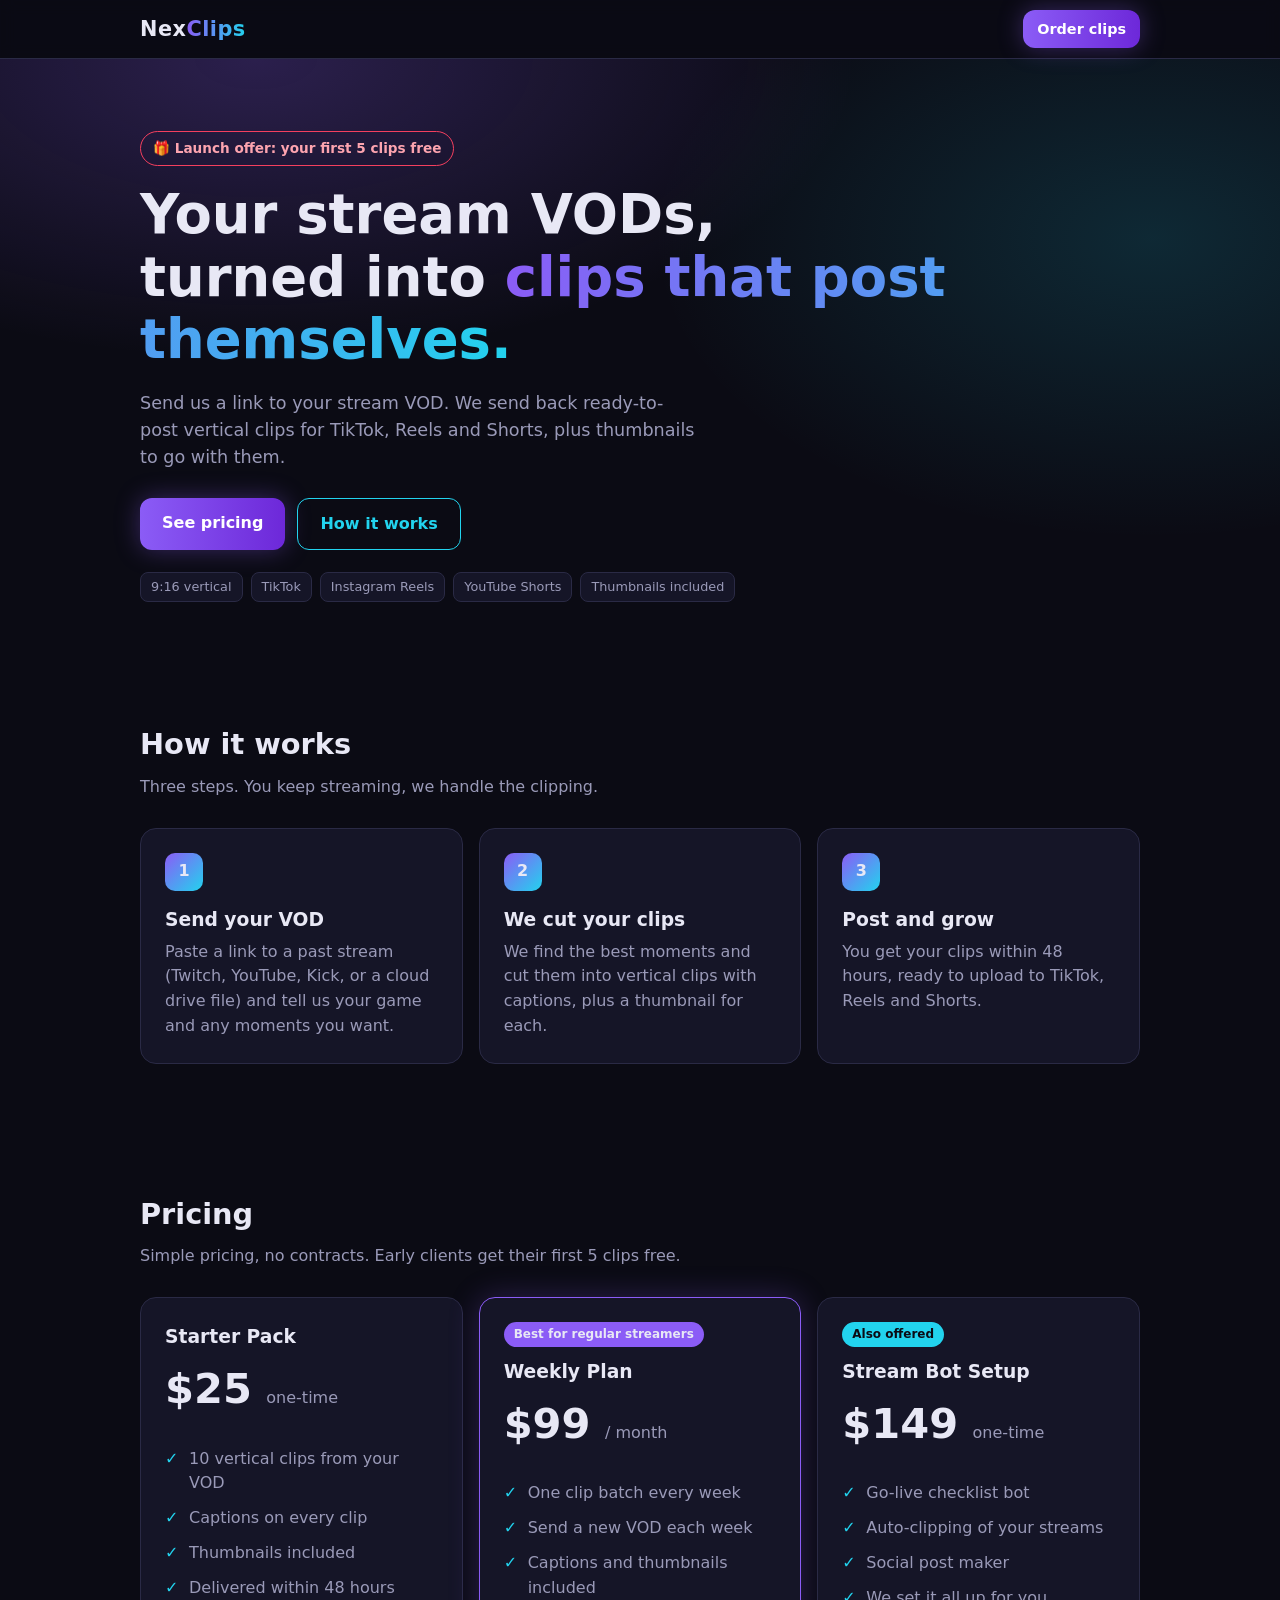
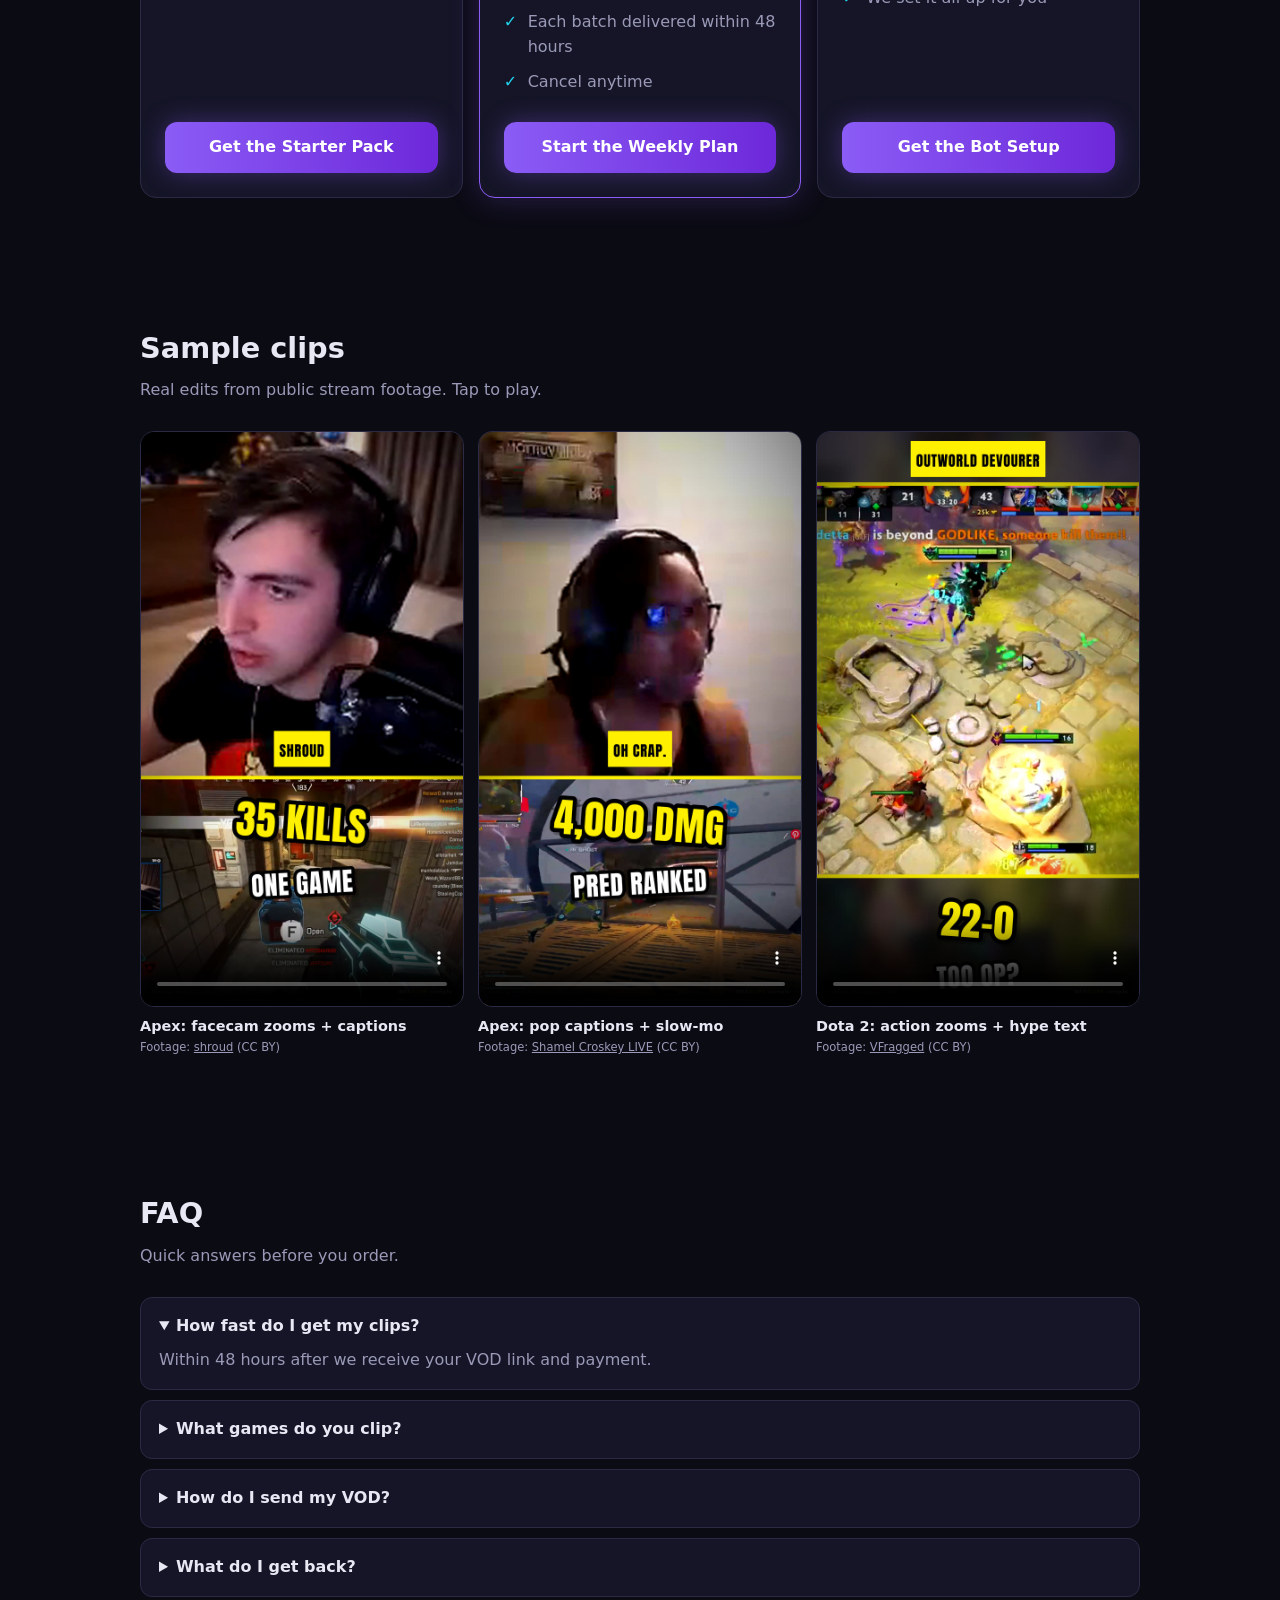
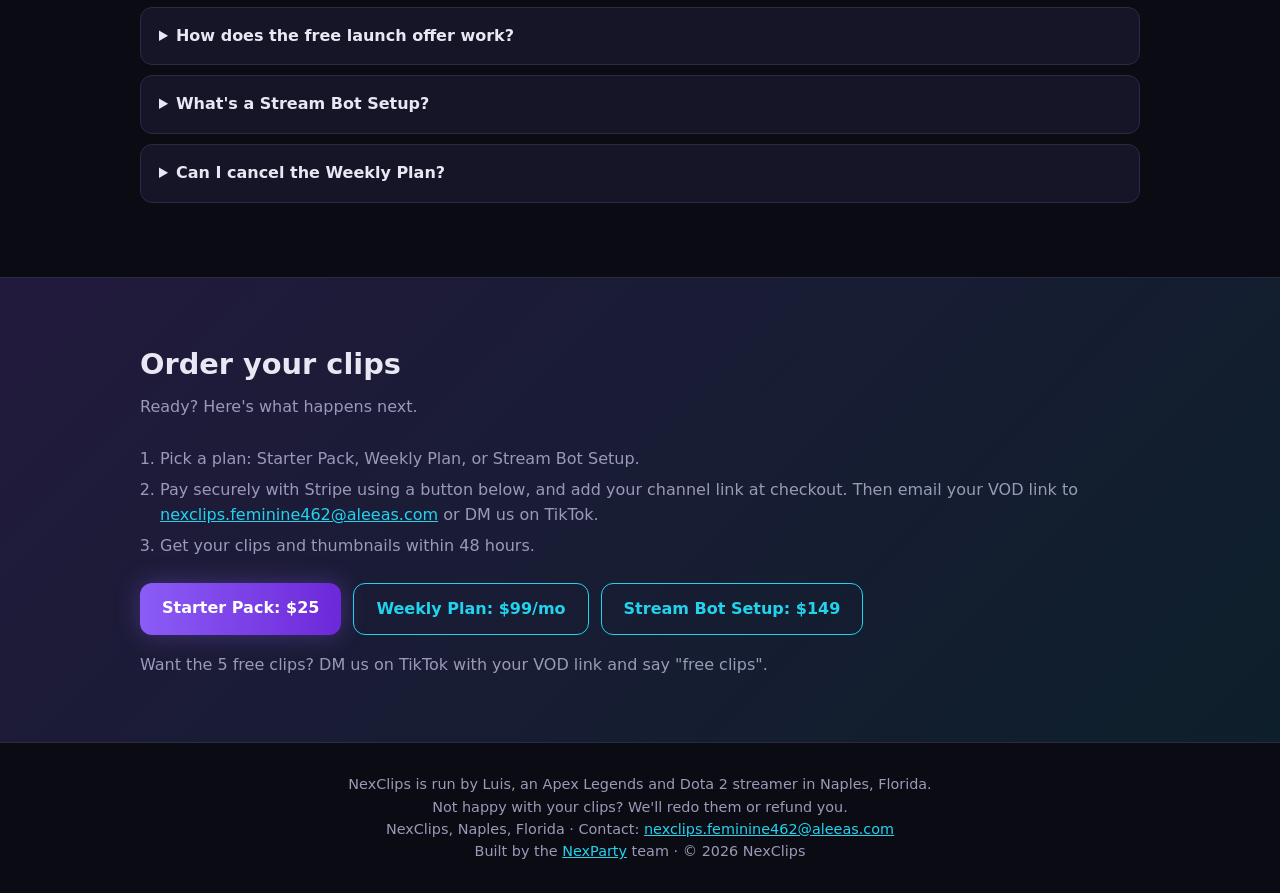
==== public/index.html @ 44258e86 "Publish the static site from public/ and add security headers. Move the landing page, styles, and sa" ====
<!DOCTYPE html>
<html lang="en">
<head>
<meta charset="UTF-8">
<meta name="viewport" content="width=device-width, initial-scale=1">
<title>NexClips – Stream VODs into Ready-to-Post Clips</title>
<meta name="description" content="Send your stream VOD, get vertical TikTok, Reels and Shorts clips plus thumbnails. Starter pack $25 for 10 clips.">
<link rel="icon" href="favicon.ico" type="image/x-icon">
<link rel="stylesheet" href="styles.css">

</head>
<body>

<nav><div class="wrap">
  <a class="logo" href="#">Nex<span>Clips</span></a>
  <a class="btn sm" href="#order">Order clips</a>
</div></nav>

<header class="hero"><div class="wrap">
  <div class="promo">🎁 Launch offer: your first 5 clips free</div>
  <h1>Your stream VODs,<br>turned into <span class="grad">clips that post themselves.</span></h1>
  <p>Send us a link to your stream VOD. We send back ready-to-post vertical clips for TikTok, Reels and Shorts, plus thumbnails to go with them.</p>
  <div class="ctas">
    <a class="btn" href="#pricing">See pricing</a>
    <a class="btn alt" href="#how">How it works</a>
  </div>
  <div class="tags"><span>9:16 vertical</span><span>TikTok</span><span>Instagram Reels</span><span>YouTube Shorts</span><span>Thumbnails included</span></div>
</div></header>

<section id="how"><div class="wrap">
  <h2>How it works</h2>
  <p class="sub">Three steps. You keep streaming, we handle the clipping.</p>
  <div class="grid three">
    <div class="card step"><div class="n">1</div><h3>Send your VOD</h3><p>Paste a link to a past stream (Twitch, YouTube, Kick, or a cloud drive file) and tell us your game and any moments you want.</p></div>
    <div class="card step"><div class="n">2</div><h3>We cut your clips</h3><p>We find the best moments and cut them into vertical clips with captions, plus a thumbnail for each.</p></div>
    <div class="card step"><div class="n">3</div><h3>Post and grow</h3><p>You get your clips within 48 hours, ready to upload to TikTok, Reels and Shorts.</p></div>
  </div>
</div></section>

<section id="pricing"><div class="wrap">
  <h2>Pricing</h2>
  <p class="sub">Simple pricing, no contracts. Early clients get their first 5 clips free.</p>
  <div class="grid three">
    <div class="card price">
      <h3>Starter Pack</h3>
      <div class="amt">$25 <small>one-time</small></div>
      <ul><li>10 vertical clips from your VOD</li><li>Captions on every clip</li><li>Thumbnails included</li><li>Delivered within 48 hours</li></ul>
      <a class="btn" href="https://buy.stripe.com/fZu9AS1xh1r5fpeg2z3gk00">Get the Starter Pack</a>
    </div>
    <div class="card price feat">
      <span class="badge">Best for regular streamers</span>
      <h3>Weekly Plan</h3>
      <div class="amt">$99 <small>/ month</small></div>
      <ul><li>One clip batch every week</li><li>Send a new VOD each week</li><li>Captions and thumbnails included</li><li>Each batch delivered within 48 hours</li><li>Cancel anytime</li></ul>
      <a class="btn" href="https://buy.stripe.com/4gM14m7VFb1Fcd26rZ3gk01">Start the Weekly Plan</a>
    </div>
    <div class="card price">
      <span class="badge accent">Also offered</span>
      <h3>Stream Bot Setup</h3>
      <div class="amt">$149 <small>one-time</small></div>
      <ul><li>Go-live checklist bot</li><li>Auto-clipping of your streams</li><li>Social post maker</li><li>We set it all up for you</li></ul>
      <a class="btn" href="https://buy.stripe.com/4gMcN47VFedR4KA2bJ3gk02">Get the Bot Setup</a>
    </div>
  </div>
</div></section>

<section id="samples"><div class="wrap">
  <h2>Sample clips</h2>
  <p class="sub">Real edits from public stream footage. Tap to play.</p>
    <div class="vclips">
    <figure class="vclip"><video src="samples/s1.mp4" poster="samples/s1.jpg" controls playsinline muted preload="none"></video><figcaption>Apex: facecam zooms + captions<small>Footage: <a href="https://www.youtube.com/watch?v=7mY62loYPY8" target="_blank" rel="noopener">shroud</a> (CC BY)</small></figcaption></figure>
    <figure class="vclip"><video src="samples/s2.mp4" poster="samples/s2.jpg" controls playsinline muted preload="none"></video><figcaption>Apex: pop captions + slow-mo<small>Footage: <a href="https://www.youtube.com/watch?v=MqsP5So0SSA" target="_blank" rel="noopener">Shamel Croskey LIVE</a> (CC BY)</small></figcaption></figure>
    <figure class="vclip"><video src="samples/s3.mp4" poster="samples/s3.jpg" controls playsinline muted preload="none"></video><figcaption>Dota 2: action zooms + hype text<small>Footage: <a href="https://www.youtube.com/watch?v=DVyawmkqADg" target="_blank" rel="noopener">VFragged</a> (CC BY)</small></figcaption></figure>
  </div>
</div></section>

<section id="faq"><div class="wrap">
  <h2>FAQ</h2>
  <p class="sub">Quick answers before you order.</p>
  <details open><summary>How fast do I get my clips?</summary><p>Within 48 hours after we receive your VOD link and payment.</p></details>
  <details><summary>What games do you clip?</summary><p>Any game. We started with Apex Legends and Dota 2, and we also clip other shooters, MOBAs, variety and Just Chatting streams.</p></details>
  <details><summary>How do I send my VOD?</summary><p>DM us on TikTok with a link to your stream: a Twitch or Kick VOD, a YouTube video (unlisted is fine), or a Google Drive or Dropbox file. Add timestamps if there are moments you want us to use.</p></details>
  <details><summary>What do I get back?</summary><p>Vertical 9:16 MP4 clips with captions, ready for TikTok, Reels and Shorts, plus a thumbnail image for each clip.</p></details>
  <details><summary>How does the free launch offer work?</summary><p>Early clients get their first 5 clips free. In return, we ask for a short, honest testimonial we can share.</p></details>
  <details><summary>What's a Stream Bot Setup?</summary><p>A one-time, done-for-you setup of AI helpers for your stream: a go-live checklist bot, auto-clipping of your streams, and a social post maker. We set it up for you, and it's yours to keep.</p></details>
  <details><summary>Can I cancel the Weekly Plan?</summary><p>Yes. The plan is month to month and you can cancel anytime.</p></details>
</div></section>

<section id="order" class="order"><div class="wrap">
  <h2>Order your clips</h2>
  <p class="sub">Ready? Here's what happens next.</p>
  <ol>
    <li>Pick a plan: Starter Pack, Weekly Plan, or Stream Bot Setup.</li>
    <li>Pay securely with Stripe using a button below, and add your channel link at checkout. Then email your VOD link to <a href="mailto:nexclips.feminine462@aleeas.com">nexclips.feminine462@aleeas.com</a> or DM us on TikTok.</li>
    <li>Get your clips and thumbnails within 48 hours.</li>
  </ol>
  <div class="ctas">
    <a class="btn" href="https://buy.stripe.com/fZu9AS1xh1r5fpeg2z3gk00">Starter Pack: $25</a>
    <a class="btn alt" href="https://buy.stripe.com/4gM14m7VFb1Fcd26rZ3gk01">Weekly Plan: $99/mo</a>
    <a class="btn alt" href="https://buy.stripe.com/4gMcN47VFedR4KA2bJ3gk02">Stream Bot Setup: $149</a>
  </div>
  <p class="sub flush">Want the 5 free clips? DM us on TikTok with your VOD link and say "free clips".</p>
</div></section>

<footer><div class="wrap">
  <p>NexClips is run by Luis, an Apex Legends and Dota 2 streamer in Naples, Florida.</p>
  <p>Not happy with your clips? We'll redo them or refund you.</p>
  <p>NexClips, Naples, Florida · Contact: <a href="mailto:nexclips.feminine462@aleeas.com">nexclips.feminine462@aleeas.com</a></p>
  <p>Built by the <a href="https://nexparty.onrender.com" target="_blank" rel="noopener">NexParty</a> team · © 2026 NexClips</p>
</div></footer>

</body>
</html>
---- public/styles.css ----
:root{--bg:#0b0b14;--card:#151527;--line:#2a2a45;--txt:#e8e8f5;--mut:#9a9ab8;--a1:#8b5cf6;--a2:#22d3ee;--a3:#f43f5e}
*{box-sizing:border-box;margin:0;padding:0}
html{scroll-behavior:smooth}
body{background:var(--bg);color:var(--txt);font-family:system-ui,-apple-system,"Segoe UI",Roboto,sans-serif;line-height:1.55}
a{color:var(--a2)}
.wrap{max-width:1040px;margin:0 auto;padding:0 20px}
nav{position:sticky;top:0;z-index:10;background:rgba(11,11,20,.85);backdrop-filter:blur(8px);border-bottom:1px solid var(--line)}
nav .wrap{display:flex;align-items:center;justify-content:space-between;height:58px}
.logo{font-weight:900;font-size:1.3rem;letter-spacing:.5px;text-decoration:none;color:var(--txt)}
.logo span{background:linear-gradient(90deg,var(--a1),var(--a2));-webkit-background-clip:text;background-clip:text;color:transparent}
.btn{display:inline-block;padding:13px 22px;border-radius:12px;font-weight:700;text-decoration:none;color:#fff;background:linear-gradient(90deg,var(--a1),#6d28d9);box-shadow:0 0 24px rgba(139,92,246,.35);transition:transform .15s}
.btn:hover{transform:translateY(-2px)}
.btn.alt{background:transparent;border:1px solid var(--a2);color:var(--a2);box-shadow:none}
.btn.sm{padding:8px 14px;font-size:.9rem}
section{padding:64px 0}
h1{font-size:2.3rem;line-height:1.15;font-weight:900}
h2{font-size:1.8rem;font-weight:800;margin-bottom:8px}
.sub{color:var(--mut);margin-bottom:28px}
.grad{background:linear-gradient(90deg,var(--a1),var(--a2));-webkit-background-clip:text;background-clip:text;color:transparent}
.hero{padding:72px 0 56px;background:radial-gradient(600px 300px at 20% 0%,rgba(139,92,246,.25),transparent),radial-gradient(500px 300px at 90% 30%,rgba(34,211,238,.15),transparent)}
.hero p{color:var(--mut);font-size:1.1rem;margin:18px 0 26px;max-width:560px}
.hero .ctas{display:flex;flex-wrap:wrap;gap:12px}
.promo{display:inline-block;margin-bottom:18px;padding:6px 12px;border-radius:999px;border:1px solid var(--a3);color:#fda4af;font-size:.85rem;font-weight:600}
.tags{margin-top:22px;display:flex;flex-wrap:wrap;gap:8px}
.tags span{font-size:.8rem;padding:4px 10px;border-radius:8px;background:var(--card);border:1px solid var(--line);color:var(--mut)}
.grid{display:grid;gap:16px;grid-template-columns:1fr}
.card{background:var(--card);border:1px solid var(--line);border-radius:16px;padding:24px}
.step .n{width:38px;height:38px;border-radius:10px;display:grid;place-items:center;font-weight:900;background:linear-gradient(135deg,var(--a1),var(--a2));margin-bottom:14px}
.step h3{margin-bottom:6px}
.step p{color:var(--mut)}
.price{display:flex;flex-direction:column}
.price.feat{border-color:var(--a1);box-shadow:0 0 30px rgba(139,92,246,.25)}
.price .badge{align-self:flex-start;font-size:.75rem;font-weight:700;padding:3px 10px;border-radius:999px;background:var(--a1);margin-bottom:10px}
.price .amt{font-size:2.6rem;font-weight:900;margin:6px 0}
.price .amt small{font-size:1rem;color:var(--mut);font-weight:500}
.price ul{list-style:none;margin:14px 0 22px;color:var(--mut);flex:1}
.price li{padding:5px 0 5px 24px;position:relative}
.price li:before{content:"✓";position:absolute;left:0;color:var(--a2);font-weight:900}
.price .btn{text-align:center}
.ph-note{border:1px dashed var(--a3);color:#fda4af;border-radius:12px;padding:12px 16px;font-size:.9rem;margin-bottom:20px}
.clips{display:grid;grid-template-columns:repeat(2,1fr);gap:14px}
.clip{aspect-ratio:9/16;border:2px dashed var(--line);border-radius:14px;display:grid;place-items:center;text-align:center;color:var(--mut);font-size:.85rem;padding:10px;background:repeating-linear-gradient(45deg,#11111f,#11111f 10px,#141426 10px,#141426 20px)}
.vclips{display:flex;gap:14px;overflow-x:auto;scroll-snap-type:x mandatory;-webkit-overflow-scrolling:touch;padding-bottom:6px}
.vclip{flex:0 0 78%;scroll-snap-align:center;margin:0}
.vclip video{display:block;width:100%;aspect-ratio:9/16;object-fit:cover;border-radius:14px;border:1px solid var(--line);background:#000}
.vclip figcaption{margin-top:8px;font-size:.9rem;font-weight:700}
.vclip small{display:block;margin-top:2px;font-weight:400;font-size:.72rem;color:var(--mut)}
.vclip small a{color:var(--mut)}
.clip b{display:block;font-size:1.6rem;color:var(--line)}
details{background:var(--card);border:1px solid var(--line);border-radius:12px;padding:16px 18px;margin-bottom:10px}
summary{cursor:pointer;font-weight:700}
details p{color:var(--mut);margin-top:10px}
.order{background:linear-gradient(135deg,rgba(139,92,246,.18),rgba(34,211,238,.10));border-top:1px solid var(--line);border-bottom:1px solid var(--line)}
.order ol{margin:0 0 24px 20px;color:var(--mut)}
.order ol li{margin:6px 0}
.order .ctas{display:flex;flex-wrap:wrap;gap:12px;margin-bottom:18px}
footer{padding:30px 0;color:var(--mut);font-size:.9rem;text-align:center}
@media(min-width:720px){
 h1{font-size:3.4rem}
 .grid.three{grid-template-columns:repeat(3,1fr)}
 .grid.two{grid-template-columns:repeat(2,1fr)}
 .clips{grid-template-columns:repeat(4,1fr)}
 .vclips{display:grid;grid-template-columns:repeat(3,1fr);overflow:visible}
 .vclip{flex:none}
}
.price .badge.accent{background:var(--a2);color:#0b0b14}
.sub.flush{margin:0}
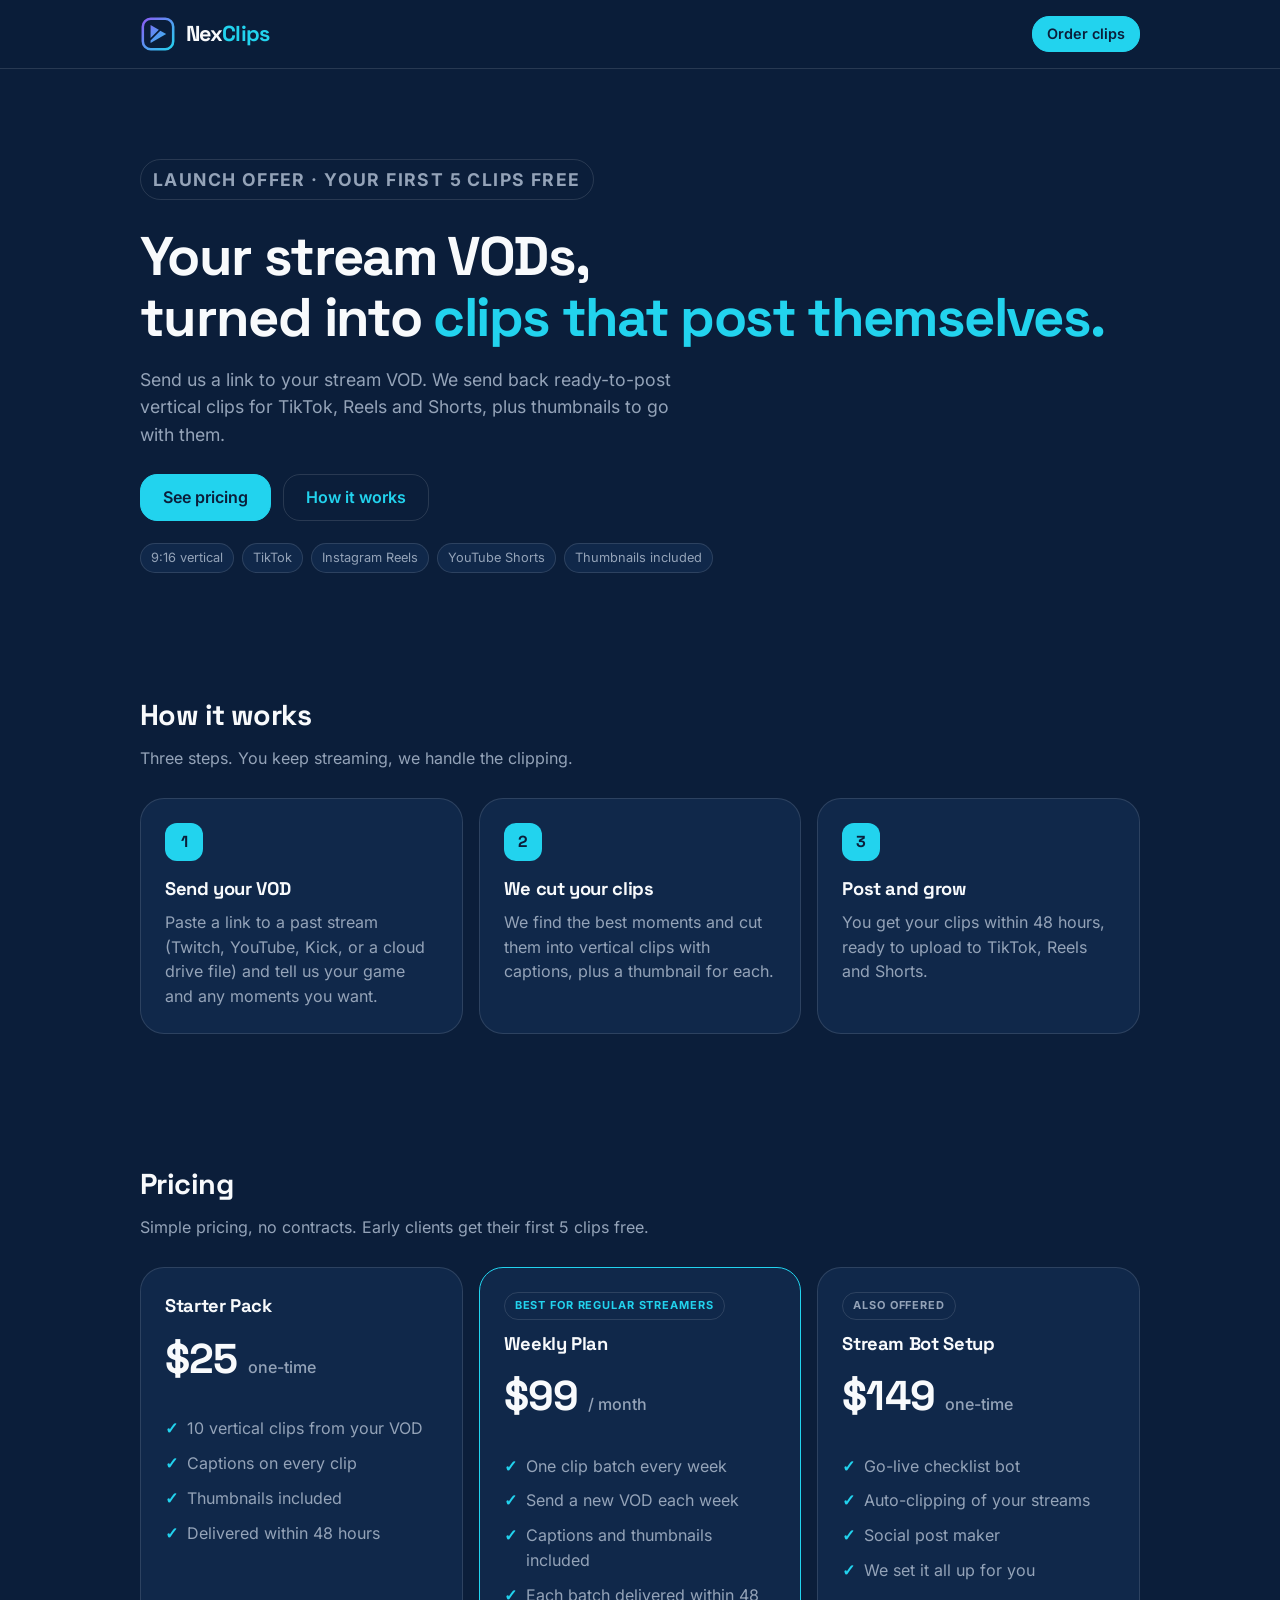
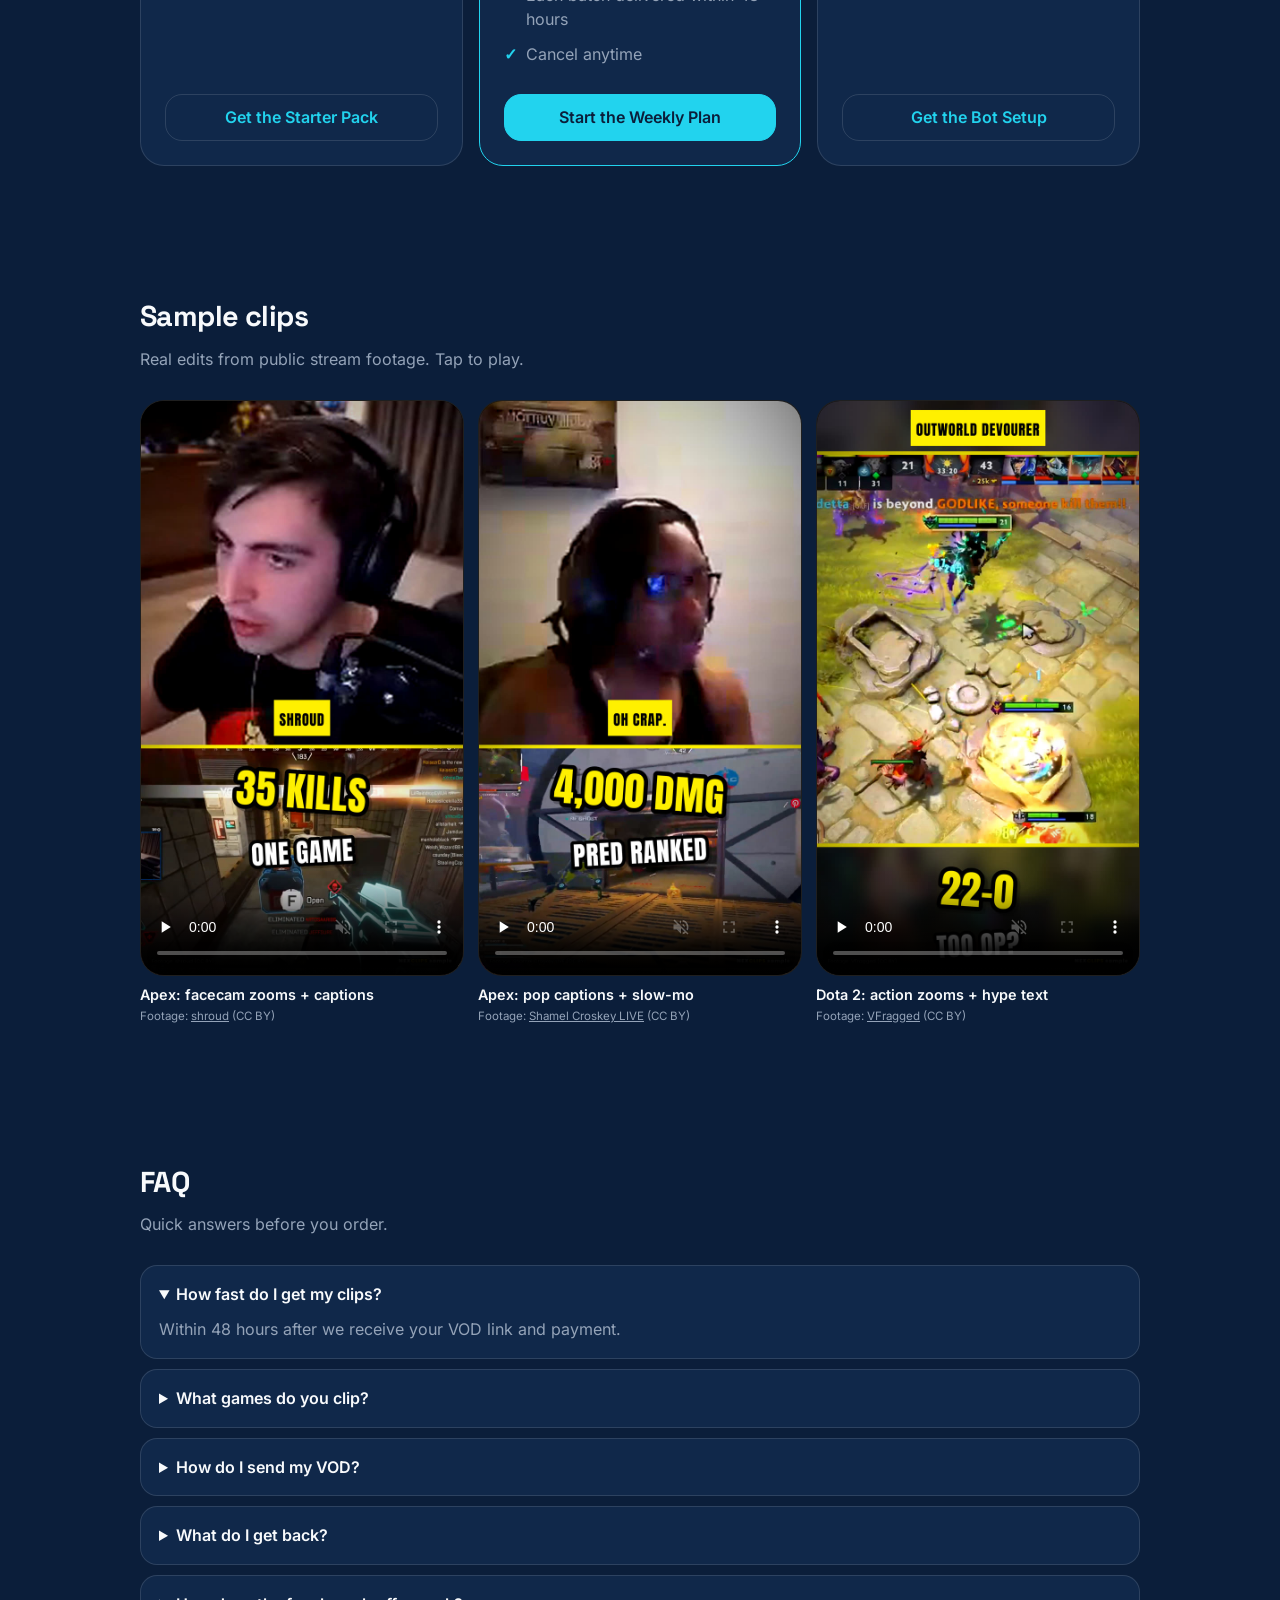
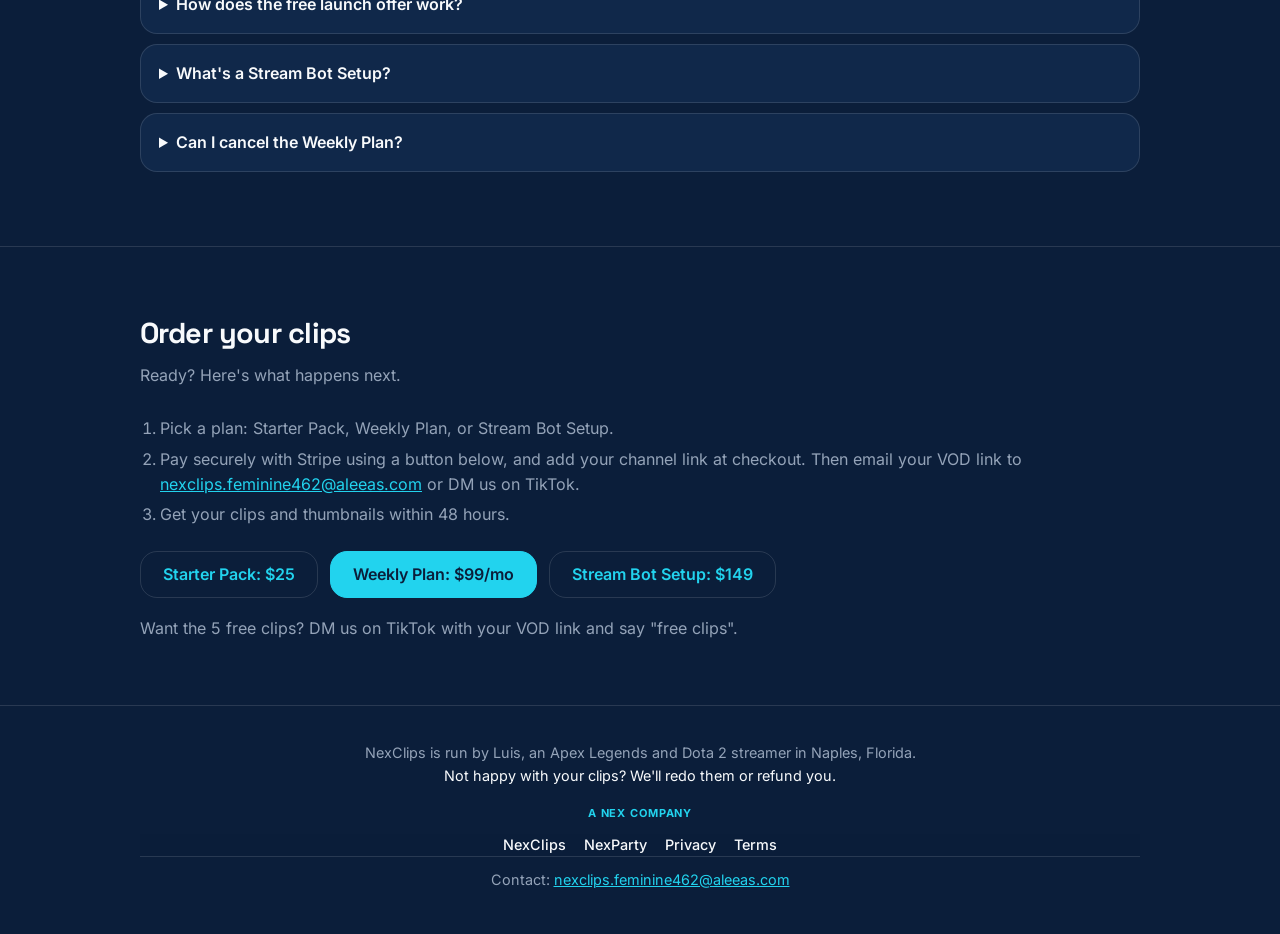
==== commit b67fcd09: "Refresh NexClips for the Nex brand and configurable URLs. Put site and NexParty URLs in config.js, c" ====
--- a/public/index.html
+++ b/public/index.html
@@ -7,18 +7,20 @@
 <meta name="description" content="Send your stream VOD, get vertical TikTok, Reels and Shorts clips plus thumbnails. Starter pack $25 for 10 clips.">
 <link rel="icon" href="favicon.ico" type="image/x-icon">
 <link rel="stylesheet" href="styles.css">
-
 </head>
 <body>
 
 <nav><div class="wrap">
-  <a class="logo" href="#">Nex<span>Clips</span></a>
-  <a class="btn sm" href="#order">Order clips</a>
+  <a class="logo" href="/">
+    <img src="brand/nexclips-mark.svg" alt="" width="36" height="36">
+    <span class="wordmark">Nex<span>Clips</span></span>
+  </a>
+  <a class="btn sm" href="#order" data-track="order-start">Order clips</a>
 </div></nav>
 
 <header class="hero"><div class="wrap">
-  <div class="promo">🎁 Launch offer: your first 5 clips free</div>
-  <h1>Your stream VODs,<br>turned into <span class="grad">clips that post themselves.</span></h1>
+  <p class="promo kicker">Launch offer · your first 5 clips free</p>
+  <h1>Your stream VODs,<br>turned into <span class="accent">clips that post themselves.</span></h1>
   <p>Send us a link to your stream VOD. We send back ready-to-post vertical clips for TikTok, Reels and Shorts, plus thumbnails to go with them.</p>
   <div class="ctas">
     <a class="btn" href="#pricing">See pricing</a>
@@ -45,21 +47,21 @@
       <h3>Starter Pack</h3>
       <div class="amt">$25 <small>one-time</small></div>
       <ul><li>10 vertical clips from your VOD</li><li>Captions on every clip</li><li>Thumbnails included</li><li>Delivered within 48 hours</li></ul>
-      <a class="btn" href="https://buy.stripe.com/fZu9AS1xh1r5fpeg2z3gk00">Get the Starter Pack</a>
+      <a class="btn alt" data-stripe data-track="order-start" href="https://buy.stripe.com/fZu9AS1xh1r5fpeg2z3gk00">Get the Starter Pack</a>
     </div>
     <div class="card price feat">
-      <span class="badge">Best for regular streamers</span>
+      <span class="badge kicker">Best for regular streamers</span>
       <h3>Weekly Plan</h3>
       <div class="amt">$99 <small>/ month</small></div>
       <ul><li>One clip batch every week</li><li>Send a new VOD each week</li><li>Captions and thumbnails included</li><li>Each batch delivered within 48 hours</li><li>Cancel anytime</li></ul>
-      <a class="btn" href="https://buy.stripe.com/4gM14m7VFb1Fcd26rZ3gk01">Start the Weekly Plan</a>
+      <a class="btn" data-stripe data-track="order-start" href="https://buy.stripe.com/4gM14m7VFb1Fcd26rZ3gk01">Start the Weekly Plan</a>
     </div>
     <div class="card price">
-      <span class="badge accent">Also offered</span>
+      <span class="badge quiet kicker">Also offered</span>
       <h3>Stream Bot Setup</h3>
       <div class="amt">$149 <small>one-time</small></div>
       <ul><li>Go-live checklist bot</li><li>Auto-clipping of your streams</li><li>Social post maker</li><li>We set it all up for you</li></ul>
-      <a class="btn" href="https://buy.stripe.com/4gMcN47VFedR4KA2bJ3gk02">Get the Bot Setup</a>
+      <a class="btn alt" data-stripe data-track="order-start" href="https://buy.stripe.com/4gMcN47VFedR4KA2bJ3gk02">Get the Bot Setup</a>
     </div>
   </div>
 </div></section>
@@ -67,7 +69,7 @@
 <section id="samples"><div class="wrap">
   <h2>Sample clips</h2>
   <p class="sub">Real edits from public stream footage. Tap to play.</p>
-    <div class="vclips">
+  <div class="vclips">
     <figure class="vclip"><video src="samples/s1.mp4" poster="samples/s1.jpg" controls playsinline muted preload="none"></video><figcaption>Apex: facecam zooms + captions<small>Footage: <a href="https://www.youtube.com/watch?v=7mY62loYPY8" target="_blank" rel="noopener">shroud</a> (CC BY)</small></figcaption></figure>
     <figure class="vclip"><video src="samples/s2.mp4" poster="samples/s2.jpg" controls playsinline muted preload="none"></video><figcaption>Apex: pop captions + slow-mo<small>Footage: <a href="https://www.youtube.com/watch?v=MqsP5So0SSA" target="_blank" rel="noopener">Shamel Croskey LIVE</a> (CC BY)</small></figcaption></figure>
     <figure class="vclip"><video src="samples/s3.mp4" poster="samples/s3.jpg" controls playsinline muted preload="none"></video><figcaption>Dota 2: action zooms + hype text<small>Footage: <a href="https://www.youtube.com/watch?v=DVyawmkqADg" target="_blank" rel="noopener">VFragged</a> (CC BY)</small></figcaption></figure>
@@ -86,28 +88,42 @@
   <details><summary>Can I cancel the Weekly Plan?</summary><p>Yes. The plan is month to month and you can cancel anytime.</p></details>
 </div></section>
 
-<section id="order" class="order"><div class="wrap">
-  <h2>Order your clips</h2>
-  <p class="sub">Ready? Here's what happens next.</p>
-  <ol>
-    <li>Pick a plan: Starter Pack, Weekly Plan, or Stream Bot Setup.</li>
-    <li>Pay securely with Stripe using a button below, and add your channel link at checkout. Then email your VOD link to <a href="mailto:nexclips.feminine462@aleeas.com">nexclips.feminine462@aleeas.com</a> or DM us on TikTok.</li>
-    <li>Get your clips and thumbnails within 48 hours.</li>
-  </ol>
-  <div class="ctas">
-    <a class="btn" href="https://buy.stripe.com/fZu9AS1xh1r5fpeg2z3gk00">Starter Pack: $25</a>
-    <a class="btn alt" href="https://buy.stripe.com/4gM14m7VFb1Fcd26rZ3gk01">Weekly Plan: $99/mo</a>
-    <a class="btn alt" href="https://buy.stripe.com/4gMcN47VFedR4KA2bJ3gk02">Stream Bot Setup: $149</a>
-  </div>
-  <p class="sub flush">Want the 5 free clips? DM us on TikTok with your VOD link and say "free clips".</p>
-</div></section>
+<section id="order" class="order">
+  <form id="order-form">
+    <input type="hidden" name="ref" value="">
+    <input type="hidden" name="u" value="">
+    <div class="wrap">
+      <h2>Order your clips</h2>
+      <p class="sub">Ready? Here's what happens next.</p>
+      <ol>
+        <li>Pick a plan: Starter Pack, Weekly Plan, or Stream Bot Setup.</li>
+        <li>Pay securely with Stripe using a button below, and add your channel link at checkout. Then email your VOD link to <a data-subject="NexClips order" data-track="order-submit" href="mailto:nexclips.feminine462@aleeas.com">nexclips.feminine462@aleeas.com</a> or DM us on TikTok.</li>
+        <li>Get your clips and thumbnails within 48 hours.</li>
+      </ol>
+      <div class="ctas">
+        <a class="btn alt" data-stripe data-track="order-submit" href="https://buy.stripe.com/fZu9AS1xh1r5fpeg2z3gk00">Starter Pack: $25</a>
+        <a class="btn" data-stripe data-track="order-submit" href="https://buy.stripe.com/4gM14m7VFb1Fcd26rZ3gk01">Weekly Plan: $99/mo</a>
+        <a class="btn alt" data-stripe data-track="order-submit" href="https://buy.stripe.com/4gMcN47VFedR4KA2bJ3gk02">Stream Bot Setup: $149</a>
+      </div>
+      <p class="sub flush">Want the 5 free clips? DM us on TikTok with your VOD link and say "free clips".</p>
+    </div>
+  </form>
+</section>
 
 <footer><div class="wrap">
   <p>NexClips is run by Luis, an Apex Legends and Dota 2 streamer in Naples, Florida.</p>
-  <p>Not happy with your clips? We'll redo them or refund you.</p>
-  <p>NexClips, Naples, Florida · Contact: <a href="mailto:nexclips.feminine462@aleeas.com">nexclips.feminine462@aleeas.com</a></p>
-  <p>Built by the <a href="https://nexparty.onrender.com" target="_blank" rel="noopener">NexParty</a> team · © 2026 NexClips</p>
+  <p class="trust">Not happy with your clips? We'll redo them or refund you.</p>
+  <p class="kicker">A Nex company</p>
+  <nav class="footer-links" aria-label="Nex">
+    <a href="/">NexClips</a>
+    <a id="link-nexparty">NexParty</a>
+    <a id="link-privacy">Privacy</a>
+    <a id="link-terms">Terms</a>
+  </nav>
+  <p>Contact: <a data-subject="NexClips" href="mailto:nexclips.feminine462@aleeas.com">nexclips.feminine462@aleeas.com</a></p>
 </div></footer>
 
+<script src="config.js"></script>
+<script src="site.js"></script>
 </body>
 </html>
--- a/public/styles.css
+++ b/public/styles.css
@@ -1,68 +1,268 @@
-:root{--bg:#0b0b14;--card:#151527;--line:#2a2a45;--txt:#e8e8f5;--mut:#9a9ab8;--a1:#8b5cf6;--a2:#22d3ee;--a3:#f43f5e}
-*{box-sizing:border-box;margin:0;padding:0}
-html{scroll-behavior:smooth}
-body{background:var(--bg);color:var(--txt);font-family:system-ui,-apple-system,"Segoe UI",Roboto,sans-serif;line-height:1.55}
-a{color:var(--a2)}
-.wrap{max-width:1040px;margin:0 auto;padding:0 20px}
-nav{position:sticky;top:0;z-index:10;background:rgba(11,11,20,.85);backdrop-filter:blur(8px);border-bottom:1px solid var(--line)}
-nav .wrap{display:flex;align-items:center;justify-content:space-between;height:58px}
-.logo{font-weight:900;font-size:1.3rem;letter-spacing:.5px;text-decoration:none;color:var(--txt)}
-.logo span{background:linear-gradient(90deg,var(--a1),var(--a2));-webkit-background-clip:text;background-clip:text;color:transparent}
-.btn{display:inline-block;padding:13px 22px;border-radius:12px;font-weight:700;text-decoration:none;color:#fff;background:linear-gradient(90deg,var(--a1),#6d28d9);box-shadow:0 0 24px rgba(139,92,246,.35);transition:transform .15s}
-.btn:hover{transform:translateY(-2px)}
-.btn.alt{background:transparent;border:1px solid var(--a2);color:var(--a2);box-shadow:none}
-.btn.sm{padding:8px 14px;font-size:.9rem}
-section{padding:64px 0}
-h1{font-size:2.3rem;line-height:1.15;font-weight:900}
-h2{font-size:1.8rem;font-weight:800;margin-bottom:8px}
-.sub{color:var(--mut);margin-bottom:28px}
-.grad{background:linear-gradient(90deg,var(--a1),var(--a2));-webkit-background-clip:text;background-clip:text;color:transparent}
-.hero{padding:72px 0 56px;background:radial-gradient(600px 300px at 20% 0%,rgba(139,92,246,.25),transparent),radial-gradient(500px 300px at 90% 30%,rgba(34,211,238,.15),transparent)}
-.hero p{color:var(--mut);font-size:1.1rem;margin:18px 0 26px;max-width:560px}
-.hero .ctas{display:flex;flex-wrap:wrap;gap:12px}
-.promo{display:inline-block;margin-bottom:18px;padding:6px 12px;border-radius:999px;border:1px solid var(--a3);color:#fda4af;font-size:.85rem;font-weight:600}
-.tags{margin-top:22px;display:flex;flex-wrap:wrap;gap:8px}
-.tags span{font-size:.8rem;padding:4px 10px;border-radius:8px;background:var(--card);border:1px solid var(--line);color:var(--mut)}
-.grid{display:grid;gap:16px;grid-template-columns:1fr}
-.card{background:var(--card);border:1px solid var(--line);border-radius:16px;padding:24px}
-.step .n{width:38px;height:38px;border-radius:10px;display:grid;place-items:center;font-weight:900;background:linear-gradient(135deg,var(--a1),var(--a2));margin-bottom:14px}
-.step h3{margin-bottom:6px}
-.step p{color:var(--mut)}
-.price{display:flex;flex-direction:column}
-.price.feat{border-color:var(--a1);box-shadow:0 0 30px rgba(139,92,246,.25)}
-.price .badge{align-self:flex-start;font-size:.75rem;font-weight:700;padding:3px 10px;border-radius:999px;background:var(--a1);margin-bottom:10px}
-.price .amt{font-size:2.6rem;font-weight:900;margin:6px 0}
-.price .amt small{font-size:1rem;color:var(--mut);font-weight:500}
-.price ul{list-style:none;margin:14px 0 22px;color:var(--mut);flex:1}
-.price li{padding:5px 0 5px 24px;position:relative}
-.price li:before{content:"✓";position:absolute;left:0;color:var(--a2);font-weight:900}
-.price .btn{text-align:center}
-.ph-note{border:1px dashed var(--a3);color:#fda4af;border-radius:12px;padding:12px 16px;font-size:.9rem;margin-bottom:20px}
-.clips{display:grid;grid-template-columns:repeat(2,1fr);gap:14px}
-.clip{aspect-ratio:9/16;border:2px dashed var(--line);border-radius:14px;display:grid;place-items:center;text-align:center;color:var(--mut);font-size:.85rem;padding:10px;background:repeating-linear-gradient(45deg,#11111f,#11111f 10px,#141426 10px,#141426 20px)}
-.vclips{display:flex;gap:14px;overflow-x:auto;scroll-snap-type:x mandatory;-webkit-overflow-scrolling:touch;padding-bottom:6px}
-.vclip{flex:0 0 78%;scroll-snap-align:center;margin:0}
-.vclip video{display:block;width:100%;aspect-ratio:9/16;object-fit:cover;border-radius:14px;border:1px solid var(--line);background:#000}
-.vclip figcaption{margin-top:8px;font-size:.9rem;font-weight:700}
-.vclip small{display:block;margin-top:2px;font-weight:400;font-size:.72rem;color:var(--mut)}
-.vclip small a{color:var(--mut)}
-.clip b{display:block;font-size:1.6rem;color:var(--line)}
-details{background:var(--card);border:1px solid var(--line);border-radius:12px;padding:16px 18px;margin-bottom:10px}
-summary{cursor:pointer;font-weight:700}
-details p{color:var(--mut);margin-top:10px}
-.order{background:linear-gradient(135deg,rgba(139,92,246,.18),rgba(34,211,238,.10));border-top:1px solid var(--line);border-bottom:1px solid var(--line)}
-.order ol{margin:0 0 24px 20px;color:var(--mut)}
-.order ol li{margin:6px 0}
-.order .ctas{display:flex;flex-wrap:wrap;gap:12px;margin-bottom:18px}
-footer{padding:30px 0;color:var(--mut);font-size:.9rem;text-align:center}
-@media(min-width:720px){
- h1{font-size:3.4rem}
- .grid.three{grid-template-columns:repeat(3,1fr)}
- .grid.two{grid-template-columns:repeat(2,1fr)}
- .clips{grid-template-columns:repeat(4,1fr)}
- .vclips{display:grid;grid-template-columns:repeat(3,1fr);overflow:visible}
- .vclip{flex:none}
-}
-.price .badge.accent{background:var(--a2);color:#0b0b14}
-.sub.flush{margin:0}
-
+@font-face {
+  font-family: Inter;
+  font-style: normal;
+  font-weight: 400;
+  font-display: swap;
+  src: url("fonts/inter-400.woff2") format("woff2");
+}
+@font-face {
+  font-family: Inter;
+  font-style: normal;
+  font-weight: 500;
+  font-display: swap;
+  src: url("fonts/inter-500.woff2") format("woff2");
+}
+@font-face {
+  font-family: Inter;
+  font-style: normal;
+  font-weight: 600;
+  font-display: swap;
+  src: url("fonts/inter-600.woff2") format("woff2");
+}
+@font-face {
+  font-family: Inter;
+  font-style: normal;
+  font-weight: 700;
+  font-display: swap;
+  src: url("fonts/inter-700.woff2") format("woff2");
+}
+@font-face {
+  font-family: "Space Grotesk";
+  font-style: normal;
+  font-weight: 700;
+  font-display: swap;
+  src: url("fonts/space-grotesk-700.woff2") format("woff2");
+}
+
+:root {
+  color-scheme: dark;
+  --bg: #0b1e3a;
+  --card: #10284a;
+  --line: rgba(248, 250, 252, 0.12);
+  --text: #f8fafc;
+  --muted: #94a3b8;
+  --cyan: #22d3ee;
+  --navy: #0b1e3a;
+}
+
+* { box-sizing: border-box; margin: 0; padding: 0; }
+html { scroll-behavior: smooth; }
+body {
+  background: var(--bg);
+  color: var(--text);
+  font-family: Inter, sans-serif;
+  font-weight: 400;
+  line-height: 1.55;
+}
+a { color: var(--cyan); }
+a:focus-visible,
+summary:focus-visible,
+.btn:focus-visible {
+  outline: 2px solid var(--cyan);
+  outline-offset: 3px;
+}
+.wrap { max-width: 1040px; margin: 0 auto; padding: 0 20px; }
+
+nav {
+  position: sticky;
+  top: 0;
+  z-index: 10;
+  background: rgba(11, 30, 58, 0.92);
+  border-bottom: 1px solid var(--line);
+  backdrop-filter: blur(8px);
+}
+nav .wrap {
+  display: flex;
+  align-items: center;
+  justify-content: space-between;
+  height: 68px;
+}
+.logo {
+  display: flex;
+  align-items: center;
+  gap: 10px;
+  color: var(--text);
+  text-decoration: none;
+}
+.logo img { width: 36px; height: 36px; display: block; }
+.wordmark {
+  font-family: "Space Grotesk", Inter, sans-serif;
+  font-weight: 700;
+  font-size: 1.35rem;
+  letter-spacing: -0.03em;
+}
+.wordmark span { color: var(--cyan); }
+
+.btn {
+  display: inline-block;
+  padding: 13px 22px;
+  border-radius: 17px;
+  border: 1px solid var(--cyan);
+  background: var(--cyan);
+  color: var(--navy);
+  font-family: Inter, sans-serif;
+  font-weight: 600;
+  font-size: 1rem;
+  line-height: 1.2;
+  text-decoration: none;
+}
+.btn:hover { background: #f8fafc; border-color: #f8fafc; }
+.btn.alt {
+  background: transparent;
+  border-color: var(--line);
+  color: var(--cyan);
+}
+.btn.alt:hover { background: transparent; border-color: rgba(248, 250, 252, 0.28); }
+.btn.sm { padding: 8px 14px; font-size: 0.9rem; }
+
+section { padding: 64px 0; }
+h1, h2, h3, .amt {
+  font-family: "Space Grotesk", Inter, sans-serif;
+  font-weight: 700;
+  letter-spacing: -0.02em;
+}
+h1 { font-size: 2.3rem; line-height: 1.12; letter-spacing: -0.03em; }
+h2 { font-size: 1.8rem; margin-bottom: 8px; }
+h3 { font-size: 1.15rem; }
+.sub { color: var(--muted); margin-bottom: 28px; }
+.accent { color: var(--cyan); }
+.kicker {
+  font-family: Inter, sans-serif;
+  font-weight: 700;
+  font-size: 11px;
+  letter-spacing: 0.08em;
+  text-transform: uppercase;
+  color: var(--cyan);
+}
+
+.hero { padding: 72px 0 56px; }
+.hero p { color: var(--muted); font-size: 1.1rem; margin: 18px 0 26px; max-width: 560px; }
+.hero .ctas, .order .ctas { display: flex; flex-wrap: wrap; gap: 12px; }
+.promo {
+  display: inline-block;
+  margin-bottom: 18px;
+  padding: 6px 12px;
+  border-radius: 999px;
+  border: 1px solid var(--line);
+}
+.tags { margin-top: 22px; display: flex; flex-wrap: wrap; gap: 8px; }
+.tags span {
+  font-size: 0.8rem;
+  padding: 4px 10px;
+  border-radius: 999px;
+  background: var(--card);
+  border: 1px solid var(--line);
+  color: var(--muted);
+}
+
+.grid { display: grid; gap: 16px; grid-template-columns: 1fr; }
+.card {
+  background: var(--card);
+  border: 1px solid var(--line);
+  border-radius: 24px;
+  padding: 24px;
+}
+.step .n {
+  width: 38px;
+  height: 38px;
+  margin-bottom: 14px;
+  border-radius: 12px;
+  display: grid;
+  place-items: center;
+  background: var(--cyan);
+  color: var(--navy);
+  font-family: "Space Grotesk", Inter, sans-serif;
+  font-weight: 700;
+}
+.step h3 { margin-bottom: 6px; }
+.step p { color: var(--muted); }
+
+.price { display: flex; flex-direction: column; }
+.price.feat { border-color: var(--cyan); }
+.price .badge {
+  align-self: flex-start;
+  margin-bottom: 10px;
+  padding: 4px 10px;
+  border-radius: 999px;
+  border: 1px solid var(--line);
+}
+.price .badge.quiet { color: var(--muted); }
+.price .amt { font-size: 2.6rem; margin: 6px 0; }
+.price .amt small {
+  font-family: Inter, sans-serif;
+  font-size: 1rem;
+  font-weight: 500;
+  letter-spacing: 0;
+  color: var(--muted);
+}
+.price ul { list-style: none; margin: 14px 0 22px; color: var(--muted); flex: 1; }
+.price li { padding: 5px 0 5px 22px; position: relative; }
+.price li:before {
+  content: "✓";
+  position: absolute;
+  left: 0;
+  color: var(--cyan);
+  font-weight: 700;
+}
+.price .btn { display: block; text-align: center; }
+
+.vclips {
+  display: flex;
+  gap: 14px;
+  overflow-x: auto;
+  scroll-snap-type: x mandatory;
+  padding-bottom: 6px;
+}
+.vclip { flex: 0 0 78%; scroll-snap-align: center; margin: 0; }
+.vclip video {
+  display: block;
+  width: 100%;
+  aspect-ratio: 9 / 16;
+  object-fit: cover;
+  border-radius: 24px;
+  border: 1px solid var(--line);
+  background: #000;
+}
+.vclip figcaption { margin-top: 8px; font-size: 0.9rem; font-weight: 600; }
+.vclip small { display: block; margin-top: 2px; font-weight: 400; font-size: 0.72rem; color: var(--muted); }
+.vclip small a { color: var(--muted); }
+
+details {
+  background: var(--card);
+  border: 1px solid var(--line);
+  border-radius: 17px;
+  padding: 16px 18px;
+  margin-bottom: 10px;
+}
+summary { cursor: pointer; font-weight: 600; }
+details p { color: var(--muted); margin-top: 10px; }
+
+.order { border-top: 1px solid var(--line); border-bottom: 1px solid var(--line); }
+.order ol { margin: 0 0 24px 20px; color: var(--muted); }
+.order ol li { margin: 6px 0; }
+.order .ctas { margin-bottom: 18px; }
+#order-form { margin: 0; }
+.sub.flush { margin: 0; }
+
+footer { padding: 36px 0 42px; color: var(--muted); font-size: 0.9rem; text-align: center; }
+footer .kicker { margin: 18px 0 12px; }
+.footer-links {
+  display: flex;
+  flex-wrap: wrap;
+  justify-content: center;
+  gap: 8px 18px;
+  margin-bottom: 12px;
+}
+.footer-links a { color: var(--text); font-weight: 500; text-decoration: none; }
+.footer-links a:hover { color: var(--cyan); }
+footer .trust { color: var(--text); margin-bottom: 8px; }
+
+@media (min-width: 720px) {
+  h1 { font-size: 3.4rem; }
+  .grid.three { grid-template-columns: repeat(3, 1fr); }
+  .vclips { display: grid; grid-template-columns: repeat(3, 1fr); overflow: visible; }
+  .vclip { flex: none; }
+}
+@media (prefers-reduced-motion: reduce) {
+  html { scroll-behavior: auto; }
+}
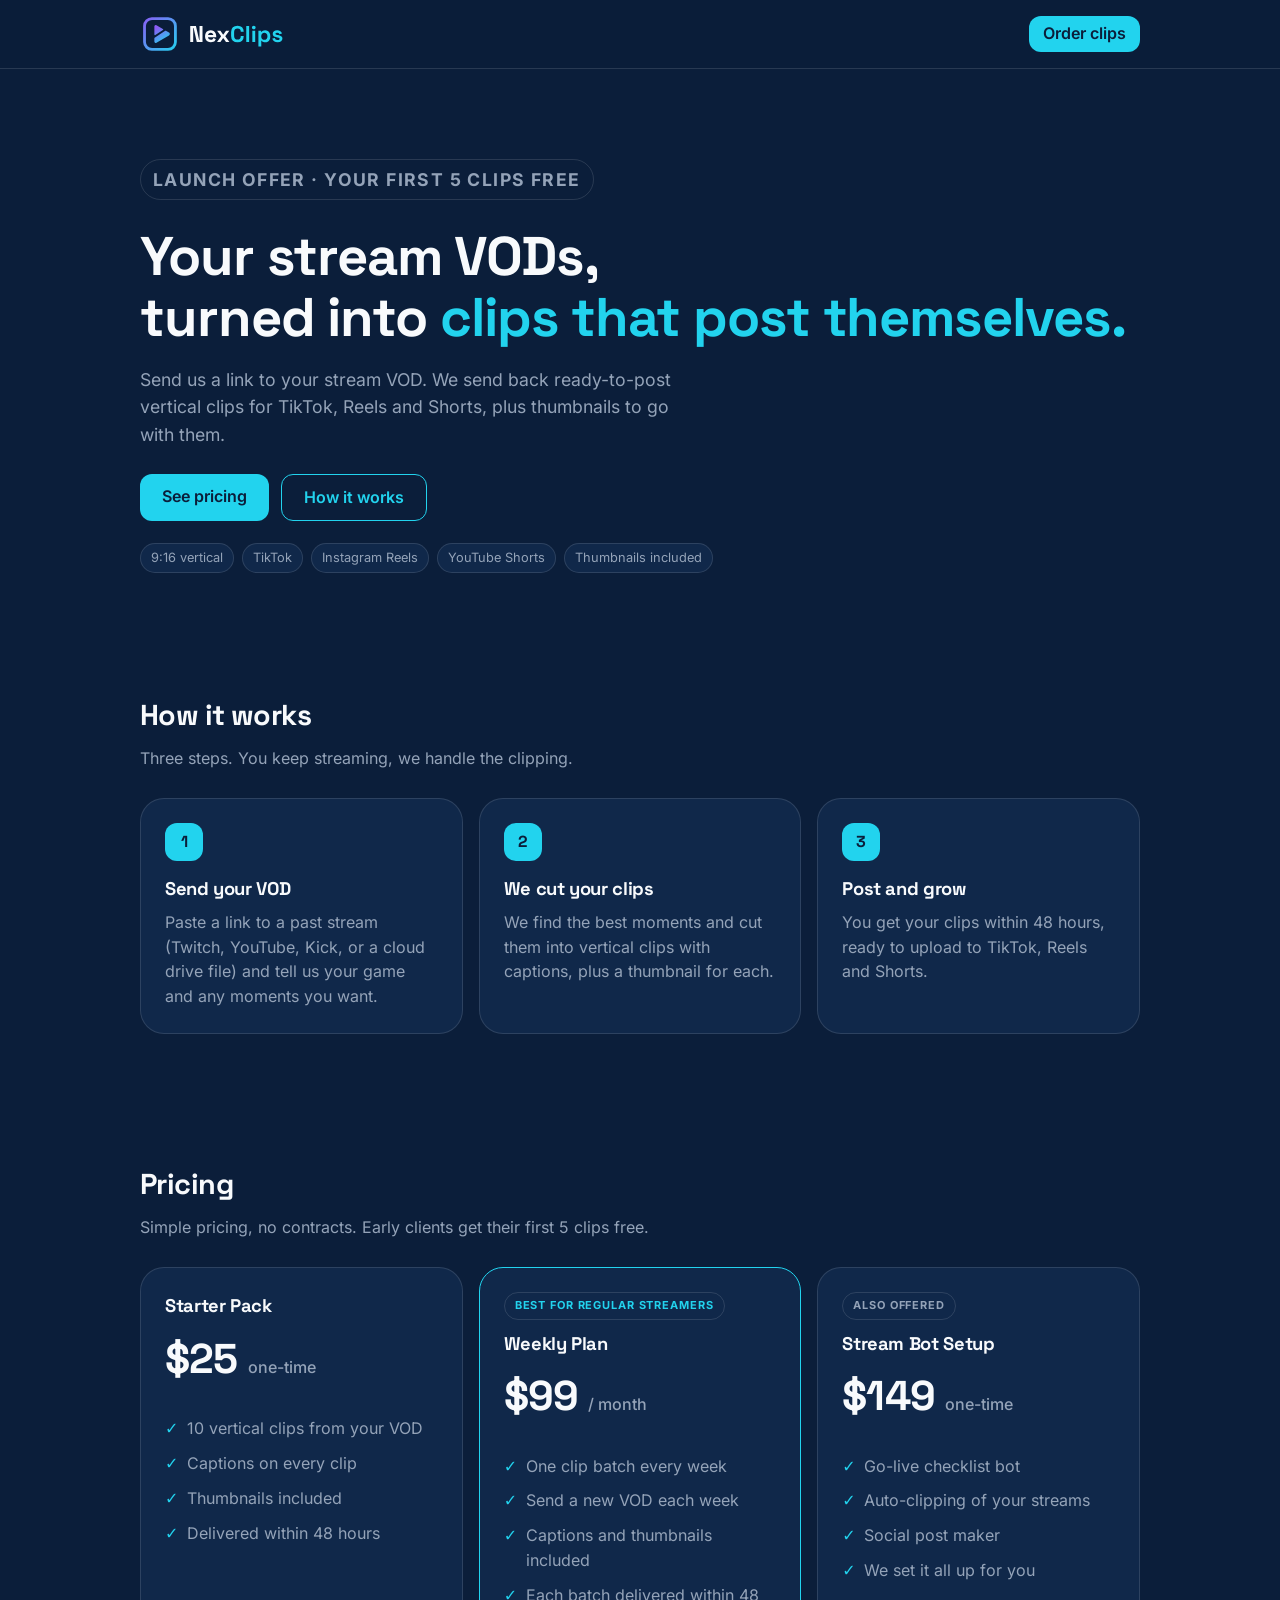
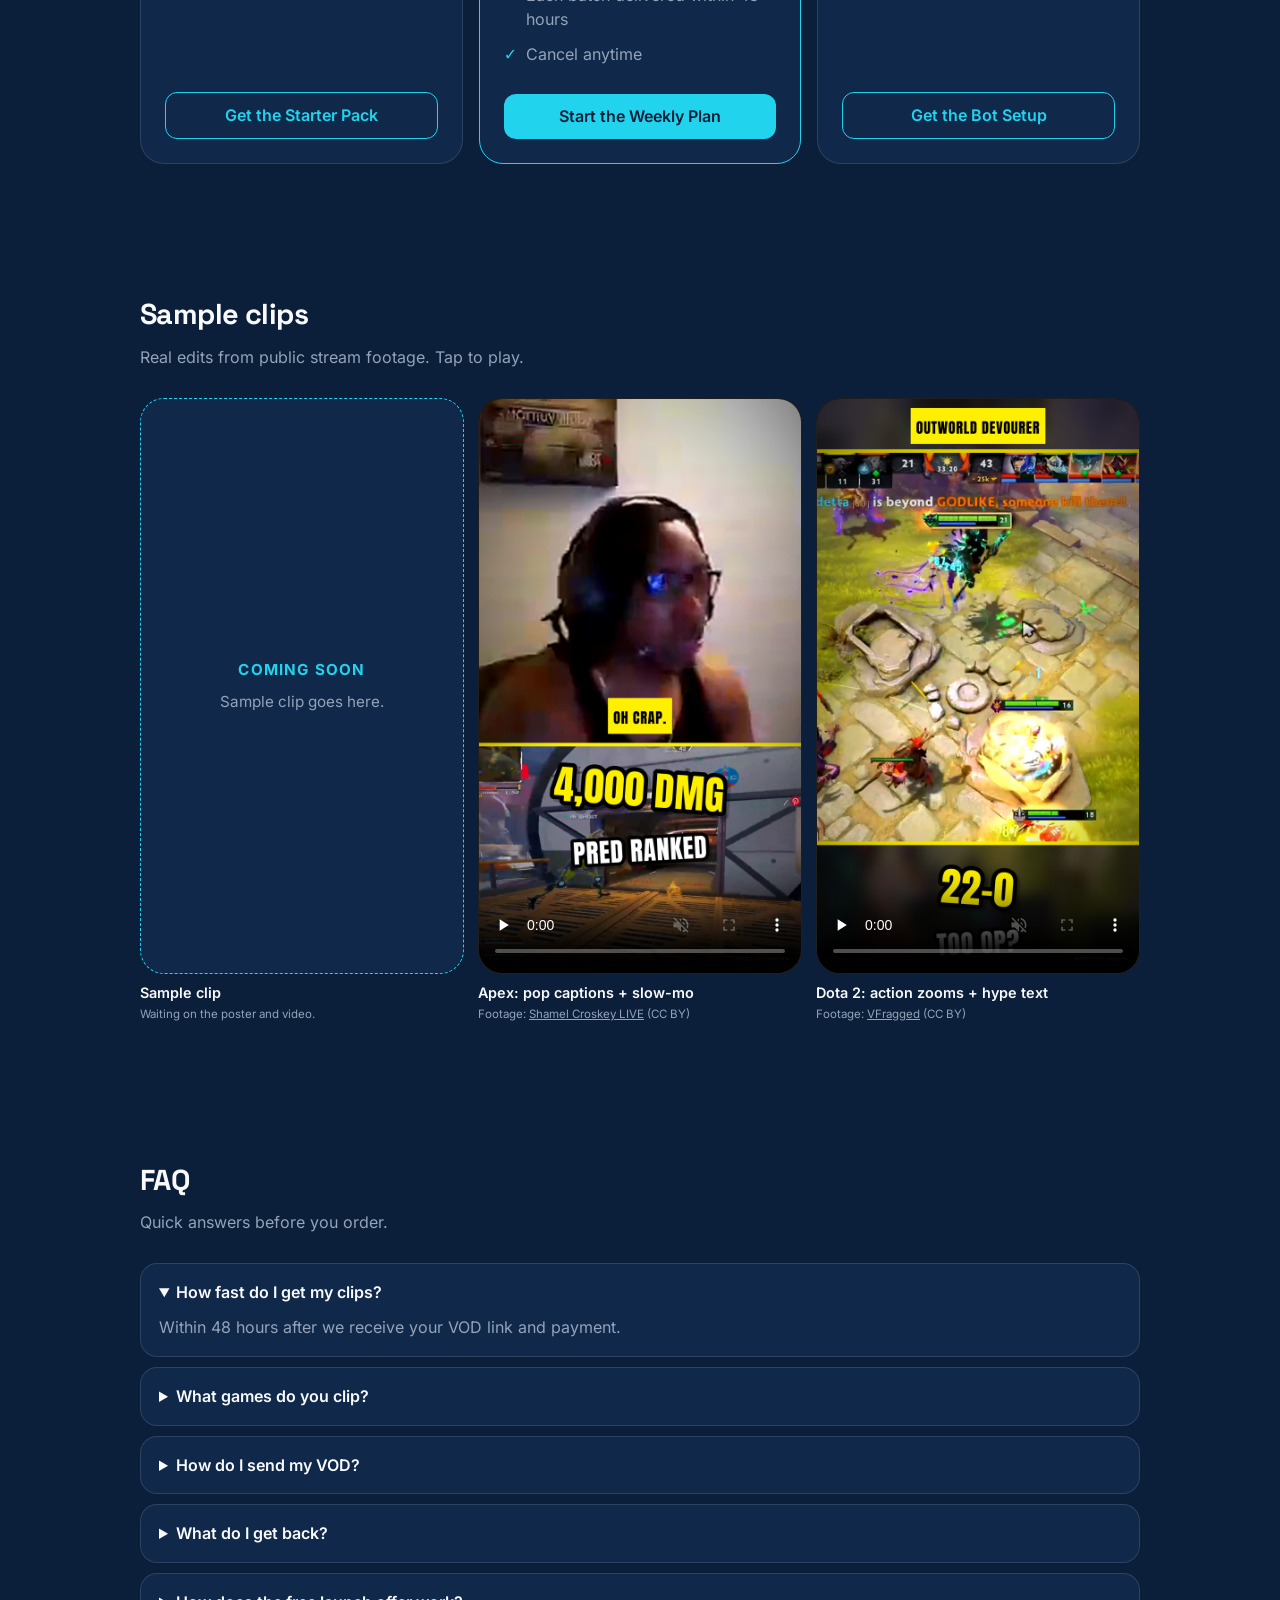
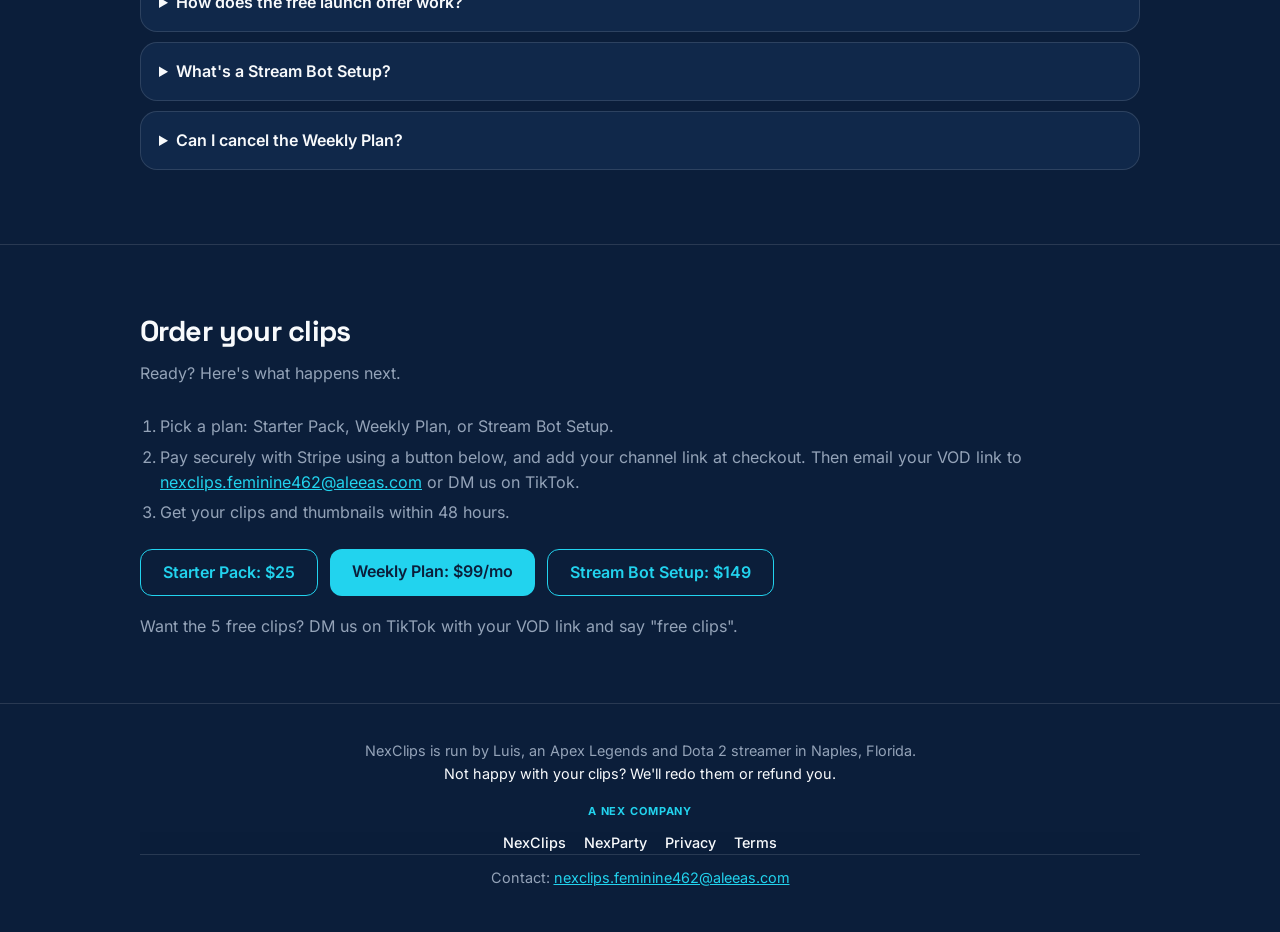
==== commit f683b70b: "Match the live-site button spec and swap in the official lockup. Use navy-on-cyan primary buttons an" ====
--- a/public/index.html
+++ b/public/index.html
@@ -5,22 +5,23 @@
 <meta name="viewport" content="width=device-width, initial-scale=1">
 <title>NexClips – Stream VODs into Ready-to-Post Clips</title>
 <meta name="description" content="Send your stream VOD, get vertical TikTok, Reels and Shorts clips plus thumbnails. Starter pack $25 for 10 clips.">
-<link rel="icon" href="favicon.ico" type="image/x-icon">
+<link rel="icon" href="favicon.ico" sizes="any">
+<link rel="icon" type="image/png" href="icon-512.png" sizes="512x512">
+<link rel="apple-touch-icon" href="apple-touch-icon.png">
 <link rel="stylesheet" href="styles.css">
 </head>
 <body>
 
 <nav><div class="wrap">
   <a class="logo" href="/">
-    <img src="brand/nexclips-mark.svg" alt="" width="36" height="36">
-    <span class="wordmark">Nex<span>Clips</span></span>
+    <img src="brand/nexclips-lockup.svg" alt="NexClips" width="144" height="40">
   </a>
   <a class="btn sm" href="#order" data-track="order-start">Order clips</a>
 </div></nav>
 
 <header class="hero"><div class="wrap">
   <p class="promo kicker">Launch offer · your first 5 clips free</p>
-  <h1>Your stream VODs,<br>turned into <span class="accent">clips that post themselves.</span></h1>
+  <h1>Your stream VODs,<br>turned into <b>clips that post themselves.</b></h1>
   <p>Send us a link to your stream VOD. We send back ready-to-post vertical clips for TikTok, Reels and Shorts, plus thumbnails to go with them.</p>
   <div class="ctas">
     <a class="btn" href="#pricing">See pricing</a>
@@ -70,7 +71,13 @@
   <h2>Sample clips</h2>
   <p class="sub">Real edits from public stream footage. Tap to play.</p>
   <div class="vclips">
-    <figure class="vclip"><video src="samples/s1.mp4" poster="samples/s1.jpg" controls playsinline muted preload="none"></video><figcaption>Apex: facecam zooms + captions<small>Footage: <a href="https://www.youtube.com/watch?v=7mY62loYPY8" target="_blank" rel="noopener">shroud</a> (CC BY)</small></figcaption></figure>
+    <figure class="vclip slot">
+      <div class="slot-frame">
+        <p class="kicker">Coming soon</p>
+        <p>Sample clip goes here.</p>
+      </div>
+      <figcaption>Sample clip<small>Waiting on the poster and video.</small></figcaption>
+    </figure>
     <figure class="vclip"><video src="samples/s2.mp4" poster="samples/s2.jpg" controls playsinline muted preload="none"></video><figcaption>Apex: pop captions + slow-mo<small>Footage: <a href="https://www.youtube.com/watch?v=MqsP5So0SSA" target="_blank" rel="noopener">Shamel Croskey LIVE</a> (CC BY)</small></figcaption></figure>
     <figure class="vclip"><video src="samples/s3.mp4" poster="samples/s3.jpg" controls playsinline muted preload="none"></video><figcaption>Dota 2: action zooms + hype text<small>Footage: <a href="https://www.youtube.com/watch?v=DVyawmkqADg" target="_blank" rel="noopener">VFragged</a> (CC BY)</small></figcaption></figure>
   </div>
--- a/public/styles.css
+++ b/public/styles.css
@@ -48,9 +48,9 @@
 * { box-sizing: border-box; margin: 0; padding: 0; }
 html { scroll-behavior: smooth; }
 body {
-  background: var(--bg);
-  color: var(--text);
-  font-family: Inter, sans-serif;
+  background: #0B1E3A;
+  color: #F8FAFC;
+  font-family: Inter, system-ui, sans-serif;
   font-weight: 400;
   line-height: 1.55;
 }
@@ -80,48 +80,41 @@
 .logo {
   display: flex;
   align-items: center;
-  gap: 10px;
-  color: var(--text);
+  color: #F8FAFC;
+  font-family: "Space Grotesk", sans-serif;
   text-decoration: none;
 }
-.logo img { width: 36px; height: 36px; display: block; }
-.wordmark {
-  font-family: "Space Grotesk", Inter, sans-serif;
-  font-weight: 700;
-  font-size: 1.35rem;
-  letter-spacing: -0.03em;
-}
-.wordmark span { color: var(--cyan); }
+.logo img { height: 40px; width: auto; display: block; }
 
 .btn {
   display: inline-block;
   padding: 13px 22px;
-  border-radius: 17px;
-  border: 1px solid var(--cyan);
-  background: var(--cyan);
-  color: var(--navy);
-  font-family: Inter, sans-serif;
+  border-radius: 12px;
+  border: 0;
+  box-shadow: none;
+  background: #22D3EE;
+  color: #0B1E3A;
+  font-family: Inter, system-ui, sans-serif;
   font-weight: 600;
-  font-size: 1rem;
+  font-size: 16px;
   line-height: 1.2;
   text-decoration: none;
 }
-.btn:hover { background: #f8fafc; border-color: #f8fafc; }
 .btn.alt {
   background: transparent;
-  border-color: var(--line);
-  color: var(--cyan);
-}
-.btn.alt:hover { background: transparent; border-color: rgba(248, 250, 252, 0.28); }
-.btn.sm { padding: 8px 14px; font-size: 0.9rem; }
+  border: 1.5px solid #22D3EE;
+  color: #22D3EE;
+}
+.btn.sm { padding: 8px 14px; font-size: 16px; }
 
 section { padding: 64px 0; }
-h1, h2, h3, .amt {
-  font-family: "Space Grotesk", Inter, sans-serif;
+h1, h2, h3, .logo, .amt {
+  font-family: "Space Grotesk", sans-serif;
   font-weight: 700;
   letter-spacing: -0.02em;
 }
-h1 { font-size: 2.3rem; line-height: 1.12; letter-spacing: -0.03em; }
+h1 { font-size: 2.3rem; line-height: 1.12; }
+h1 b, h2 b, h3 b { color: #22D3EE; font-weight: 700; }
 h2 { font-size: 1.8rem; margin-bottom: 8px; }
 h3 { font-size: 1.15rem; }
 .sub { color: var(--muted); margin-bottom: 28px; }
@@ -226,6 +219,21 @@
 .vclip figcaption { margin-top: 8px; font-size: 0.9rem; font-weight: 600; }
 .vclip small { display: block; margin-top: 2px; font-weight: 400; font-size: 0.72rem; color: var(--muted); }
 .vclip small a { color: var(--muted); }
+.slot-frame {
+  display: grid;
+  place-items: center;
+  align-content: center;
+  gap: 8px;
+  width: 100%;
+  aspect-ratio: 9 / 16;
+  padding: 16px;
+  border-radius: 24px;
+  border: 1.5px dashed #22D3EE;
+  background: #10284A;
+  text-align: center;
+}
+.slot-frame p { color: #94A3B8; font-size: 0.95rem; max-width: none; margin: 0; }
+.slot-frame .kicker { color: #22D3EE; }
 
 details {
   background: var(--card);
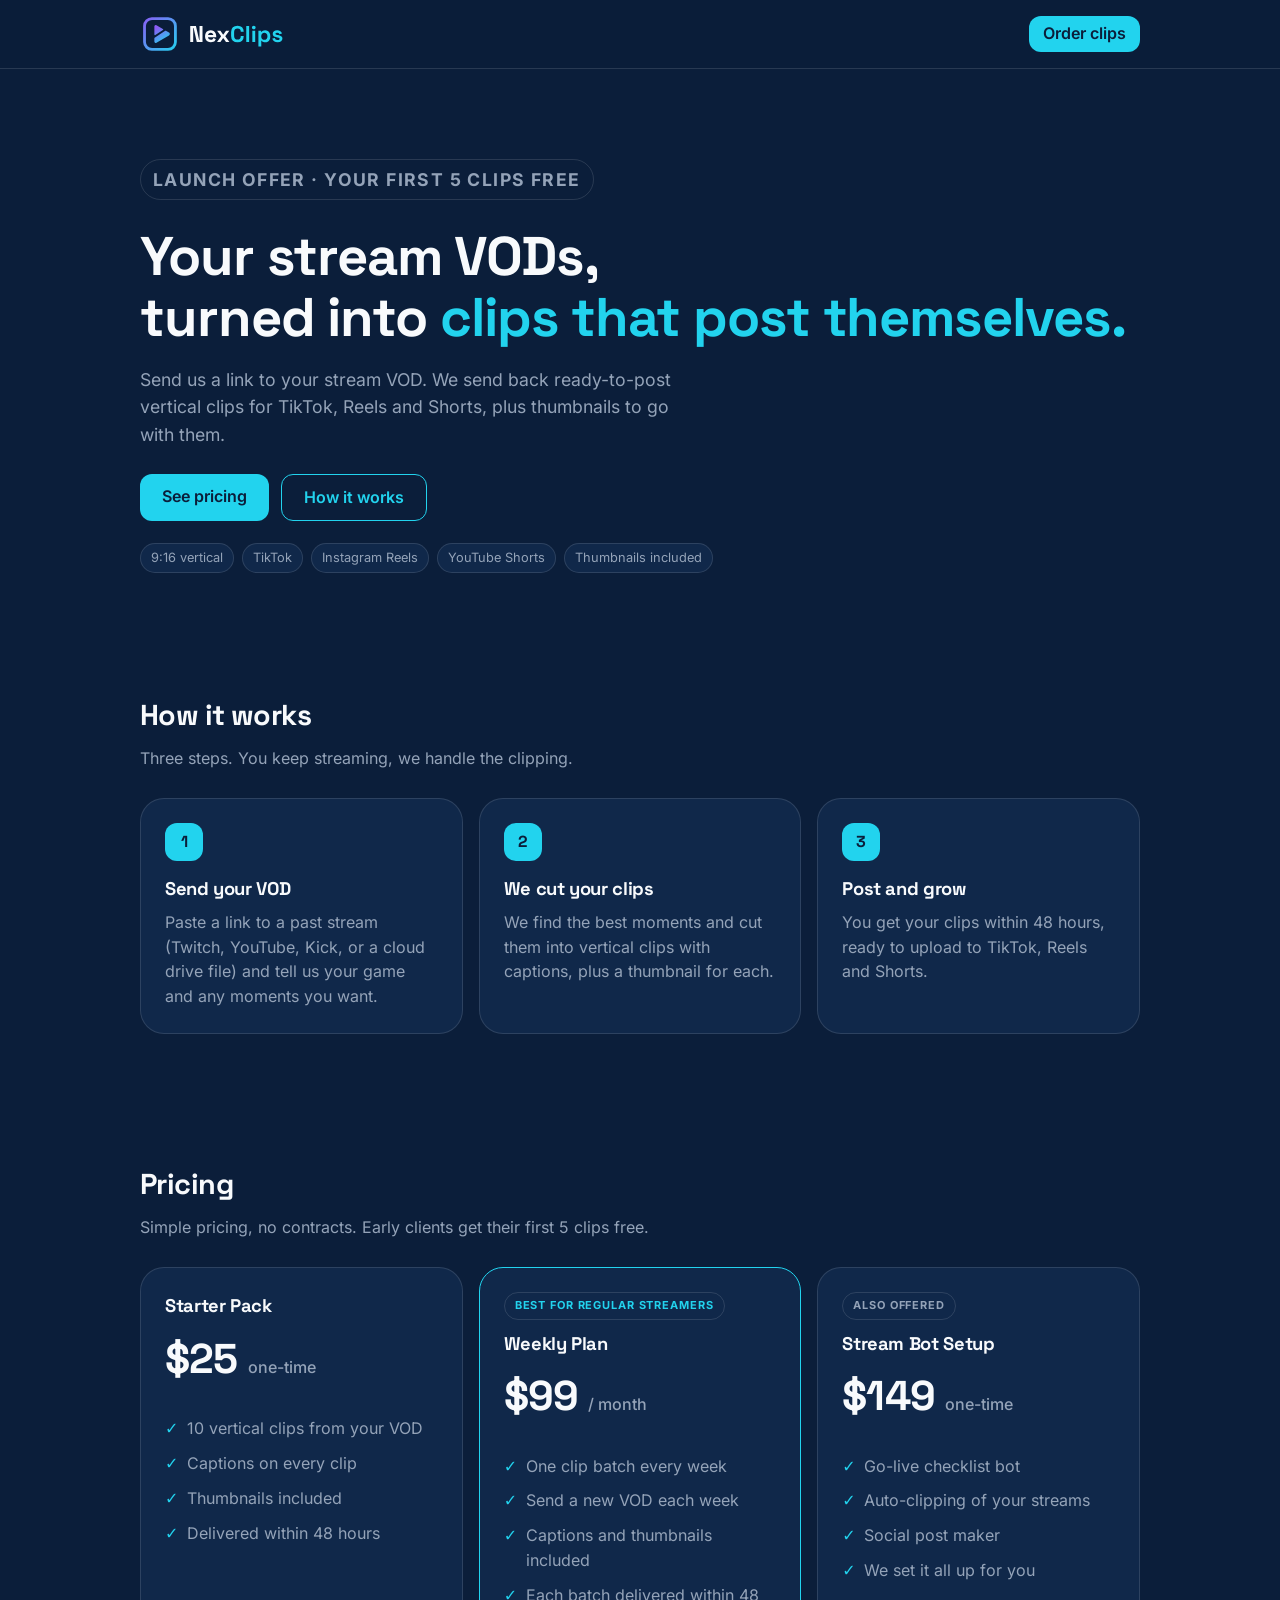
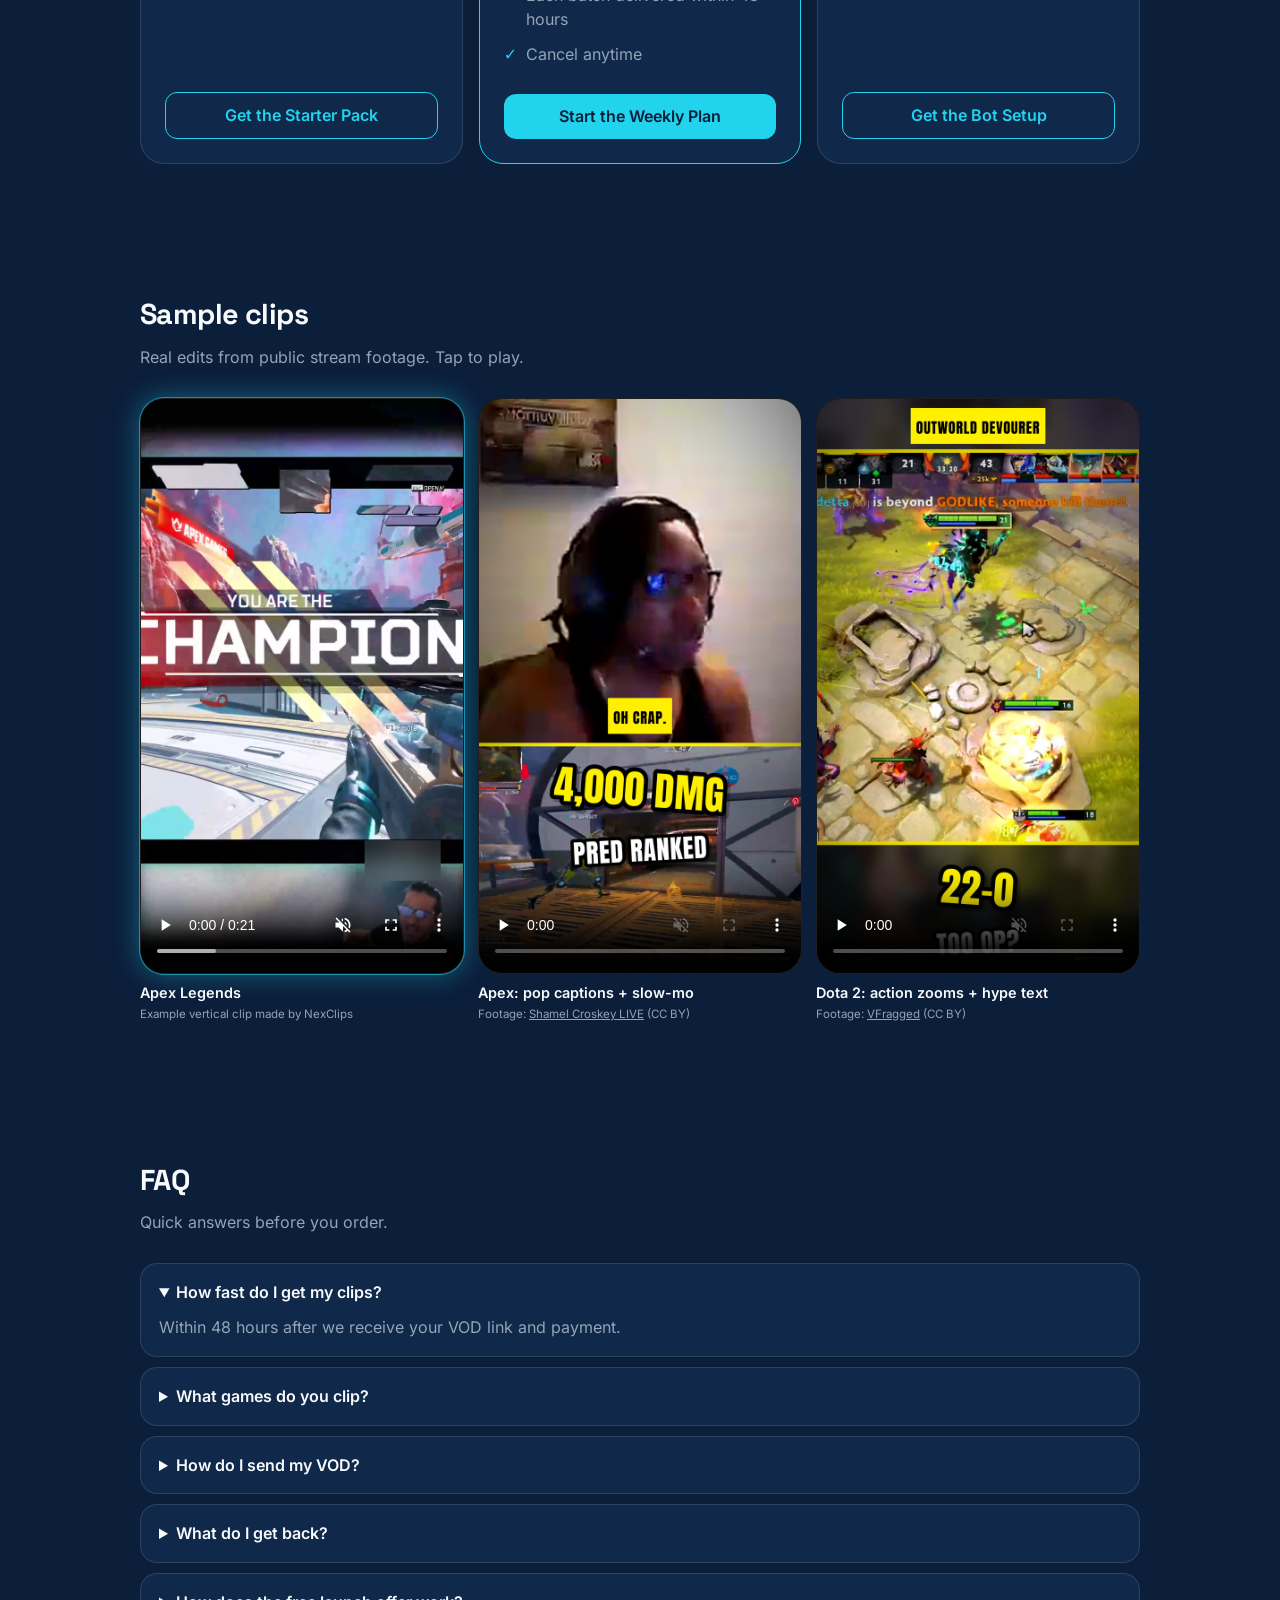
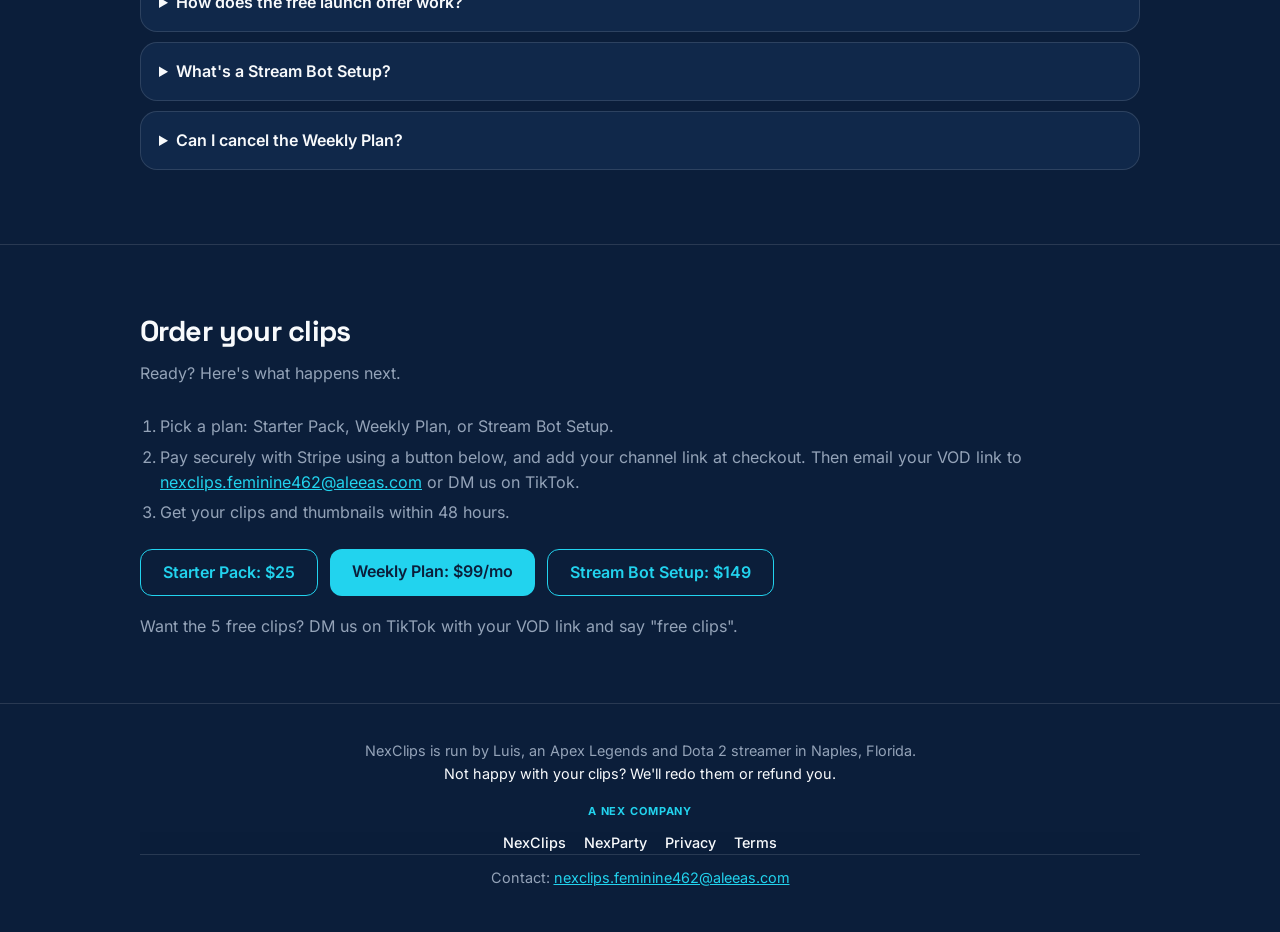
==== commit 271376be: "Add the NexClips Apex sample clip to the homepage. Serve the poster, WebM, and MP4 from public/media" ====
--- a/public/index.html
+++ b/public/index.html
@@ -71,12 +71,12 @@
   <h2>Sample clips</h2>
   <p class="sub">Real edits from public stream footage. Tap to play.</p>
   <div class="vclips">
-    <figure class="vclip slot">
-      <div class="slot-frame">
-        <p class="kicker">Coming soon</p>
-        <p>Sample clip goes here.</p>
-      </div>
-      <figcaption>Sample clip<small>Waiting on the poster and video.</small></figcaption>
+    <figure class="vclip demo">
+      <video muted playsinline loop preload="metadata" poster="media/sample-poster.jpg" width="720" height="1280" controls aria-label="Example vertical clip made by NexClips from a real Apex Legends stream">
+        <source src="media/sample-clip.webm" type="video/webm">
+        <source src="media/sample-clip.mp4" type="video/mp4">
+      </video>
+      <figcaption>Apex Legends<small>Example vertical clip made by NexClips</small></figcaption>
     </figure>
     <figure class="vclip"><video src="samples/s2.mp4" poster="samples/s2.jpg" controls playsinline muted preload="none"></video><figcaption>Apex: pop captions + slow-mo<small>Footage: <a href="https://www.youtube.com/watch?v=MqsP5So0SSA" target="_blank" rel="noopener">Shamel Croskey LIVE</a> (CC BY)</small></figcaption></figure>
     <figure class="vclip"><video src="samples/s3.mp4" poster="samples/s3.jpg" controls playsinline muted preload="none"></video><figcaption>Dota 2: action zooms + hype text<small>Footage: <a href="https://www.youtube.com/watch?v=DVyawmkqADg" target="_blank" rel="noopener">VFragged</a> (CC BY)</small></figcaption></figure>
--- a/public/styles.css
+++ b/public/styles.css
@@ -206,34 +206,24 @@
   scroll-snap-type: x mandatory;
   padding-bottom: 6px;
 }
-.vclip { flex: 0 0 78%; scroll-snap-align: center; margin: 0; }
+.vclip { flex: 0 0 78%; min-width: 0; scroll-snap-align: center; margin: 0; }
 .vclip video {
   display: block;
   width: 100%;
+  max-width: 100%;
+  height: auto;
   aspect-ratio: 9 / 16;
   object-fit: cover;
   border-radius: 24px;
   border: 1px solid var(--line);
   background: #000;
 }
+.vclip.demo video {
+  box-shadow: 0 0 0 1px rgba(34, 211, 238, 0.55), 0 0 28px rgba(34, 211, 238, 0.4);
+}
 .vclip figcaption { margin-top: 8px; font-size: 0.9rem; font-weight: 600; }
 .vclip small { display: block; margin-top: 2px; font-weight: 400; font-size: 0.72rem; color: var(--muted); }
 .vclip small a { color: var(--muted); }
-.slot-frame {
-  display: grid;
-  place-items: center;
-  align-content: center;
-  gap: 8px;
-  width: 100%;
-  aspect-ratio: 9 / 16;
-  padding: 16px;
-  border-radius: 24px;
-  border: 1.5px dashed #22D3EE;
-  background: #10284A;
-  text-align: center;
-}
-.slot-frame p { color: #94A3B8; font-size: 0.95rem; max-width: none; margin: 0; }
-.slot-frame .kicker { color: #22D3EE; }
 
 details {
   background: var(--card);
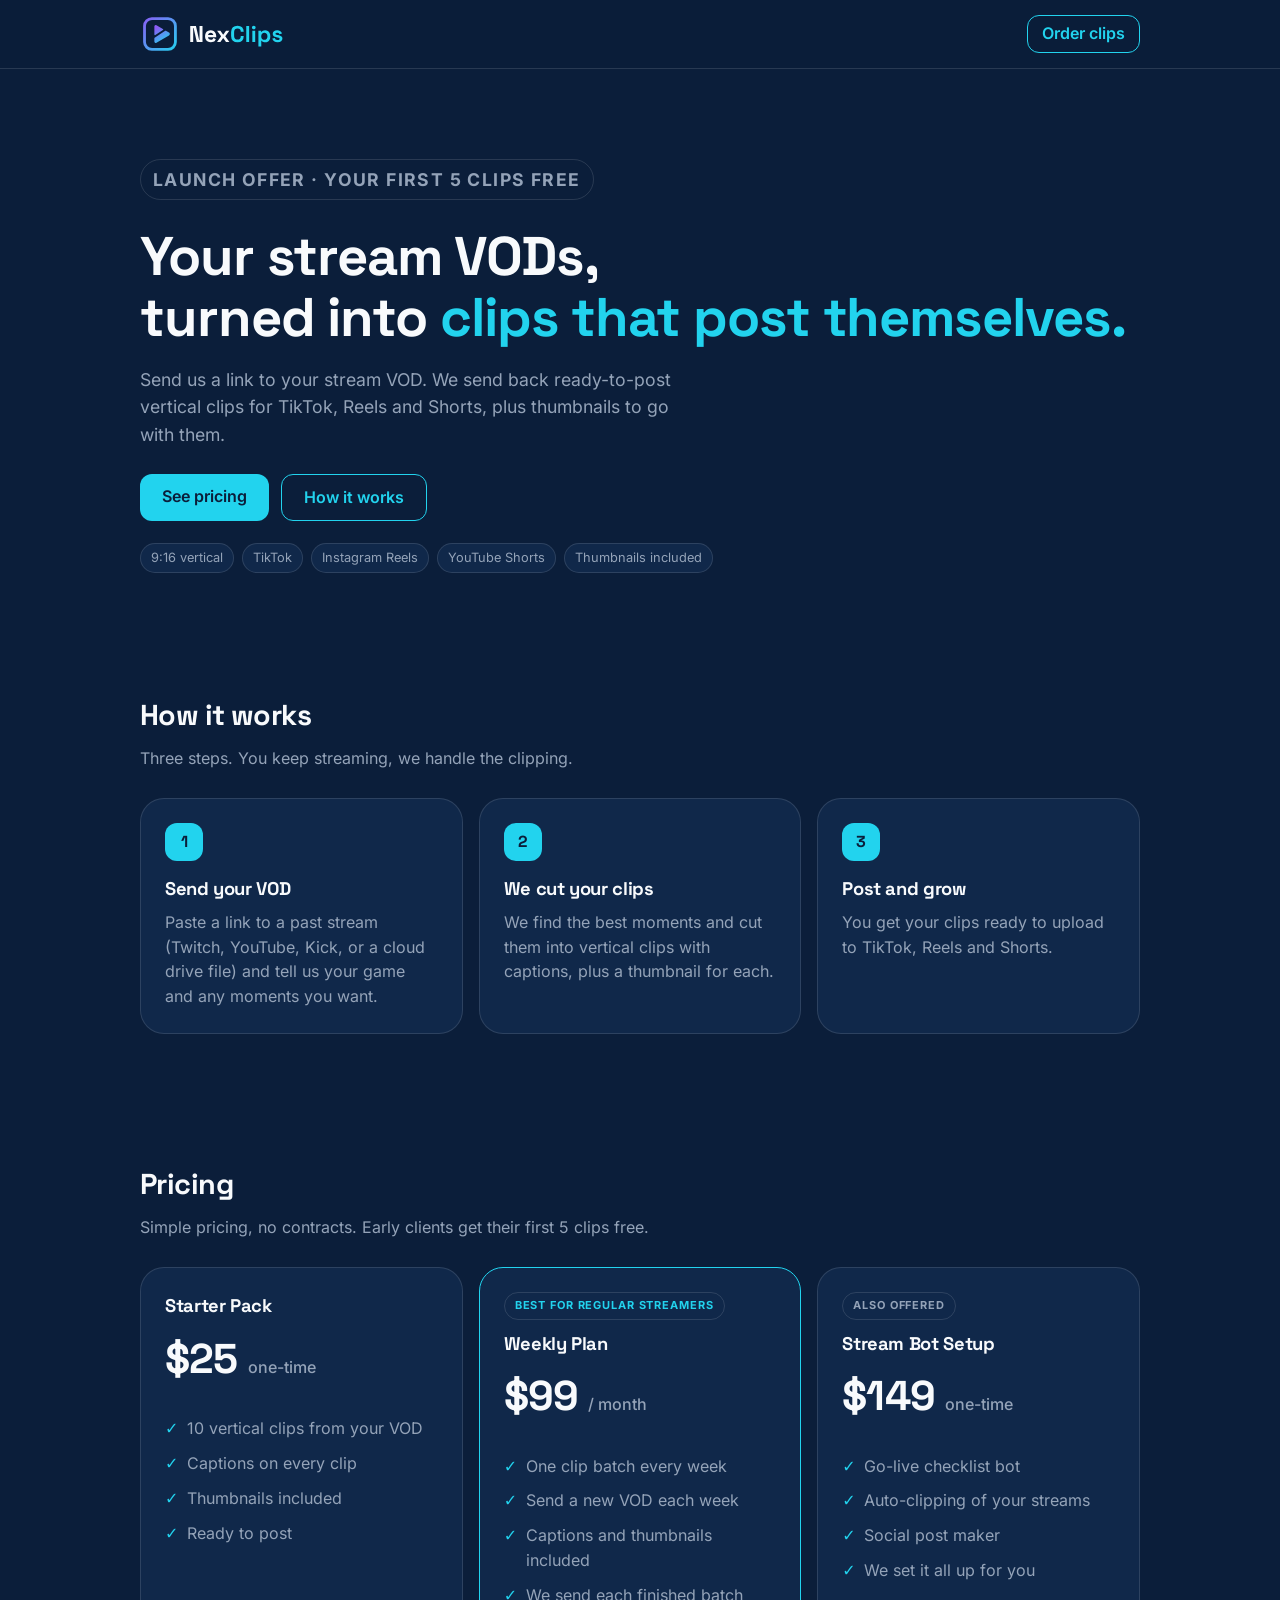
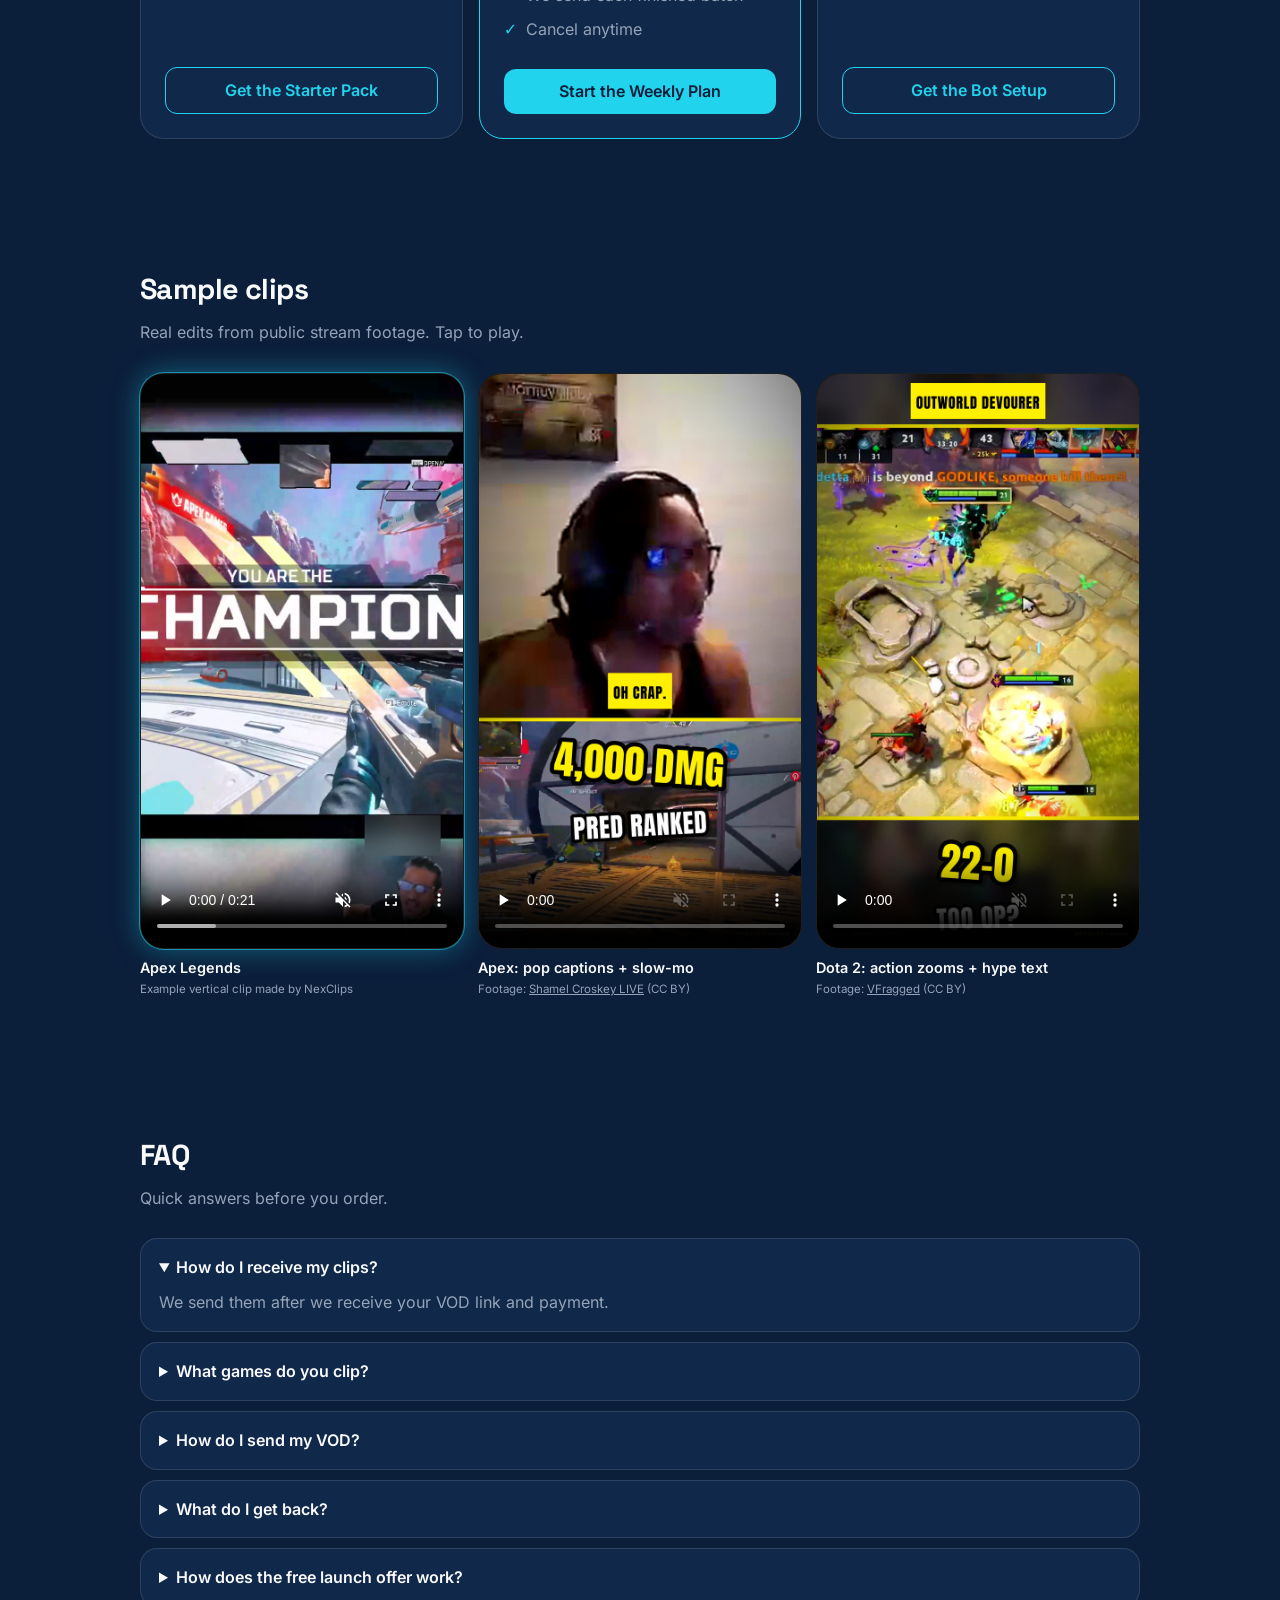
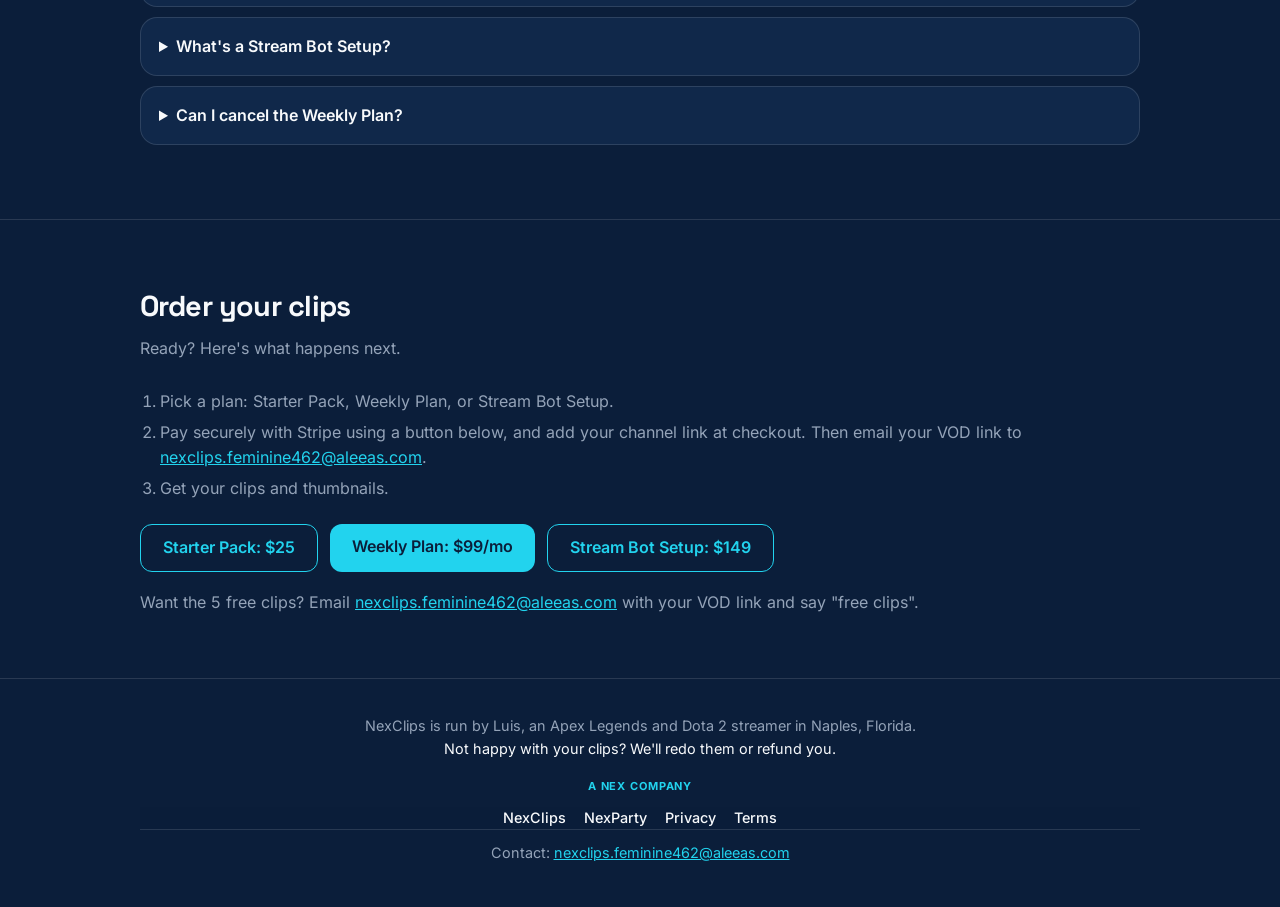
==== commit f65bd6eb: "Make Stripe attribution ids safe and drop delivery-time promises. Store only Stripe-safe ref and u v" ====
--- a/public/index.html
+++ b/public/index.html
@@ -16,7 +16,7 @@
   <a class="logo" href="/">
     <img src="brand/nexclips-lockup.svg" alt="NexClips" width="144" height="40">
   </a>
-  <a class="btn sm" href="#order" data-track="order-start">Order clips</a>
+  <a class="btn sm alt" href="#order" data-track="order-start">Order clips</a>
 </div></nav>
 
 <header class="hero"><div class="wrap">
@@ -36,7 +36,7 @@
   <div class="grid three">
     <div class="card step"><div class="n">1</div><h3>Send your VOD</h3><p>Paste a link to a past stream (Twitch, YouTube, Kick, or a cloud drive file) and tell us your game and any moments you want.</p></div>
     <div class="card step"><div class="n">2</div><h3>We cut your clips</h3><p>We find the best moments and cut them into vertical clips with captions, plus a thumbnail for each.</p></div>
-    <div class="card step"><div class="n">3</div><h3>Post and grow</h3><p>You get your clips within 48 hours, ready to upload to TikTok, Reels and Shorts.</p></div>
+    <div class="card step"><div class="n">3</div><h3>Post and grow</h3><p>You get your clips ready to upload to TikTok, Reels and Shorts.</p></div>
   </div>
 </div></section>
 
@@ -47,14 +47,14 @@
     <div class="card price">
       <h3>Starter Pack</h3>
       <div class="amt">$25 <small>one-time</small></div>
-      <ul><li>10 vertical clips from your VOD</li><li>Captions on every clip</li><li>Thumbnails included</li><li>Delivered within 48 hours</li></ul>
+      <ul><li>10 vertical clips from your VOD</li><li>Captions on every clip</li><li>Thumbnails included</li><li>Ready to post</li></ul>
       <a class="btn alt" data-stripe data-track="order-start" href="https://buy.stripe.com/fZu9AS1xh1r5fpeg2z3gk00">Get the Starter Pack</a>
     </div>
     <div class="card price feat">
       <span class="badge kicker">Best for regular streamers</span>
       <h3>Weekly Plan</h3>
       <div class="amt">$99 <small>/ month</small></div>
-      <ul><li>One clip batch every week</li><li>Send a new VOD each week</li><li>Captions and thumbnails included</li><li>Each batch delivered within 48 hours</li><li>Cancel anytime</li></ul>
+      <ul><li>One clip batch every week</li><li>Send a new VOD each week</li><li>Captions and thumbnails included</li><li>We send each finished batch</li><li>Cancel anytime</li></ul>
       <a class="btn" data-stripe data-track="order-start" href="https://buy.stripe.com/4gM14m7VFb1Fcd26rZ3gk01">Start the Weekly Plan</a>
     </div>
     <div class="card price">
@@ -86,9 +86,9 @@
 <section id="faq"><div class="wrap">
   <h2>FAQ</h2>
   <p class="sub">Quick answers before you order.</p>
-  <details open><summary>How fast do I get my clips?</summary><p>Within 48 hours after we receive your VOD link and payment.</p></details>
+  <details open><summary>How do I receive my clips?</summary><p>We send them after we receive your VOD link and payment.</p></details>
   <details><summary>What games do you clip?</summary><p>Any game. We started with Apex Legends and Dota 2, and we also clip other shooters, MOBAs, variety and Just Chatting streams.</p></details>
-  <details><summary>How do I send my VOD?</summary><p>DM us on TikTok with a link to your stream: a Twitch or Kick VOD, a YouTube video (unlisted is fine), or a Google Drive or Dropbox file. Add timestamps if there are moments you want us to use.</p></details>
+  <details><summary>How do I send my VOD?</summary><p>Email a link to your stream to <a data-contact data-subject="NexClips VOD" href="mailto:nexclips.feminine462@aleeas.com">nexclips.feminine462@aleeas.com</a>: a Twitch or Kick VOD, a YouTube video (unlisted is fine), or a Google Drive or Dropbox file. Add timestamps if there are moments you want us to use.</p></details>
   <details><summary>What do I get back?</summary><p>Vertical 9:16 MP4 clips with captions, ready for TikTok, Reels and Shorts, plus a thumbnail image for each clip.</p></details>
   <details><summary>How does the free launch offer work?</summary><p>Early clients get their first 5 clips free. In return, we ask for a short, honest testimonial we can share.</p></details>
   <details><summary>What's a Stream Bot Setup?</summary><p>A one-time, done-for-you setup of AI helpers for your stream: a go-live checklist bot, auto-clipping of your streams, and a social post maker. We set it up for you, and it's yours to keep.</p></details>
@@ -104,15 +104,15 @@
       <p class="sub">Ready? Here's what happens next.</p>
       <ol>
         <li>Pick a plan: Starter Pack, Weekly Plan, or Stream Bot Setup.</li>
-        <li>Pay securely with Stripe using a button below, and add your channel link at checkout. Then email your VOD link to <a data-subject="NexClips order" data-track="order-submit" href="mailto:nexclips.feminine462@aleeas.com">nexclips.feminine462@aleeas.com</a> or DM us on TikTok.</li>
-        <li>Get your clips and thumbnails within 48 hours.</li>
+        <li>Pay securely with Stripe using a button below, and add your channel link at checkout. Then email your VOD link to <a data-contact data-subject="NexClips order" data-track="order-submit" href="mailto:nexclips.feminine462@aleeas.com">nexclips.feminine462@aleeas.com</a>.</li>
+        <li>Get your clips and thumbnails.</li>
       </ol>
       <div class="ctas">
         <a class="btn alt" data-stripe data-track="order-submit" href="https://buy.stripe.com/fZu9AS1xh1r5fpeg2z3gk00">Starter Pack: $25</a>
         <a class="btn" data-stripe data-track="order-submit" href="https://buy.stripe.com/4gM14m7VFb1Fcd26rZ3gk01">Weekly Plan: $99/mo</a>
         <a class="btn alt" data-stripe data-track="order-submit" href="https://buy.stripe.com/4gMcN47VFedR4KA2bJ3gk02">Stream Bot Setup: $149</a>
       </div>
-      <p class="sub flush">Want the 5 free clips? DM us on TikTok with your VOD link and say "free clips".</p>
+      <p class="sub flush">Want the 5 free clips? Email <a data-contact data-subject="NexClips free clips" href="mailto:nexclips.feminine462@aleeas.com">nexclips.feminine462@aleeas.com</a> with your VOD link and say "free clips".</p>
     </div>
   </form>
 </section>
@@ -127,7 +127,7 @@
     <a id="link-privacy">Privacy</a>
     <a id="link-terms">Terms</a>
   </nav>
-  <p>Contact: <a data-subject="NexClips" href="mailto:nexclips.feminine462@aleeas.com">nexclips.feminine462@aleeas.com</a></p>
+  <p>Contact: <a data-contact data-subject="NexClips" href="mailto:nexclips.feminine462@aleeas.com">nexclips.feminine462@aleeas.com</a></p>
 </div></footer>
 
 <script src="config.js"></script>
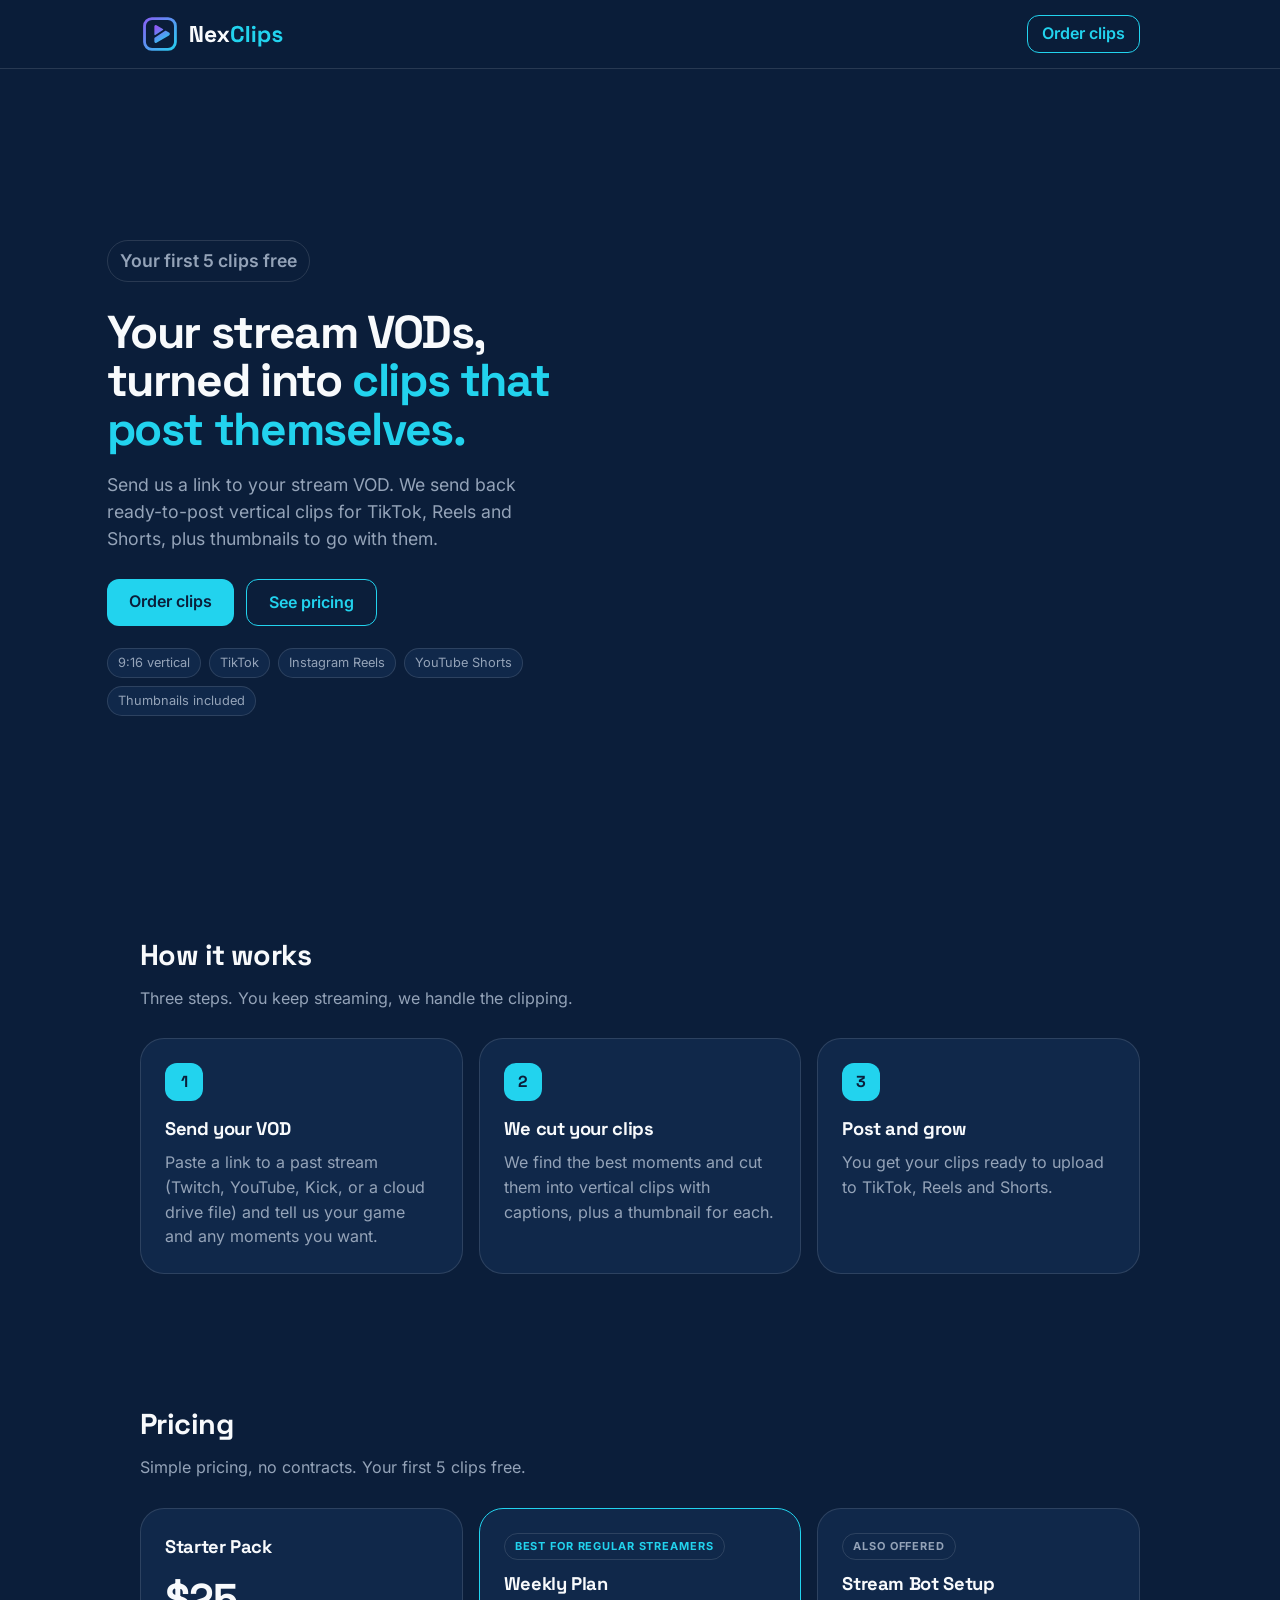
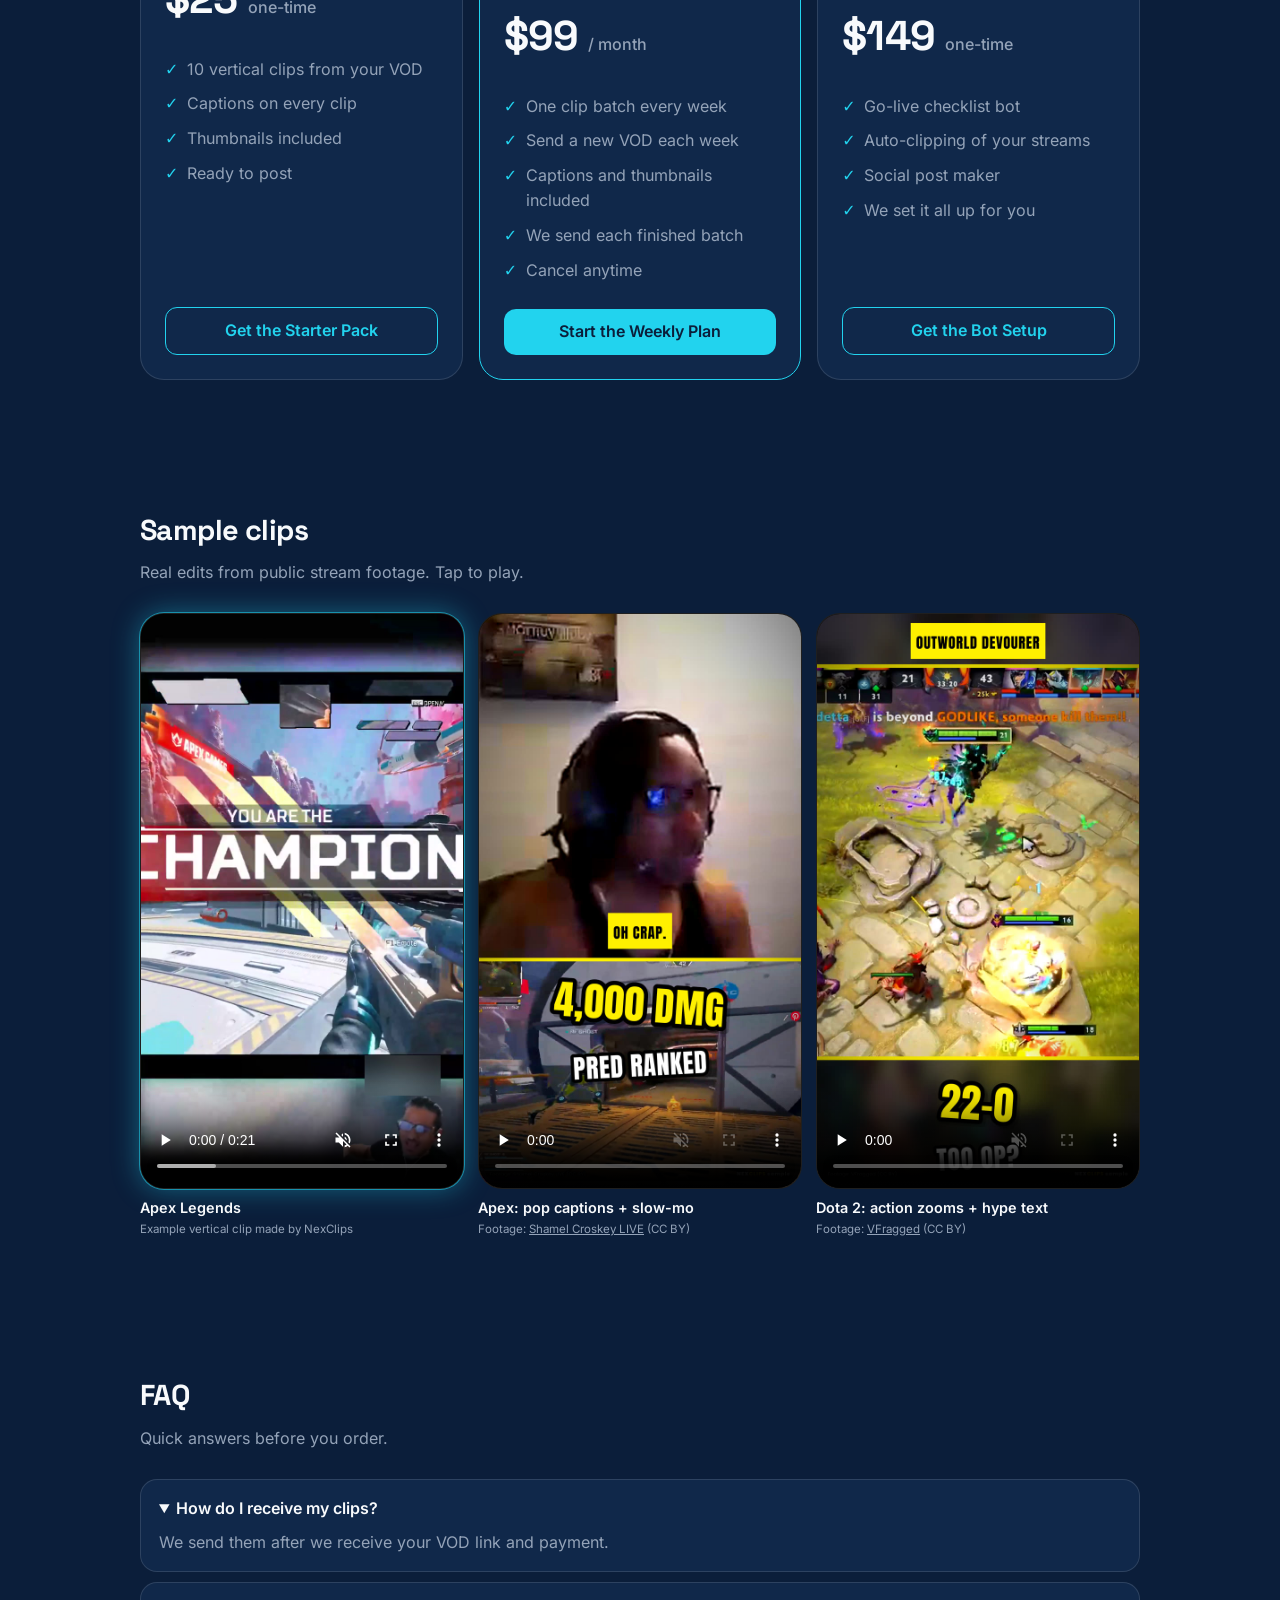
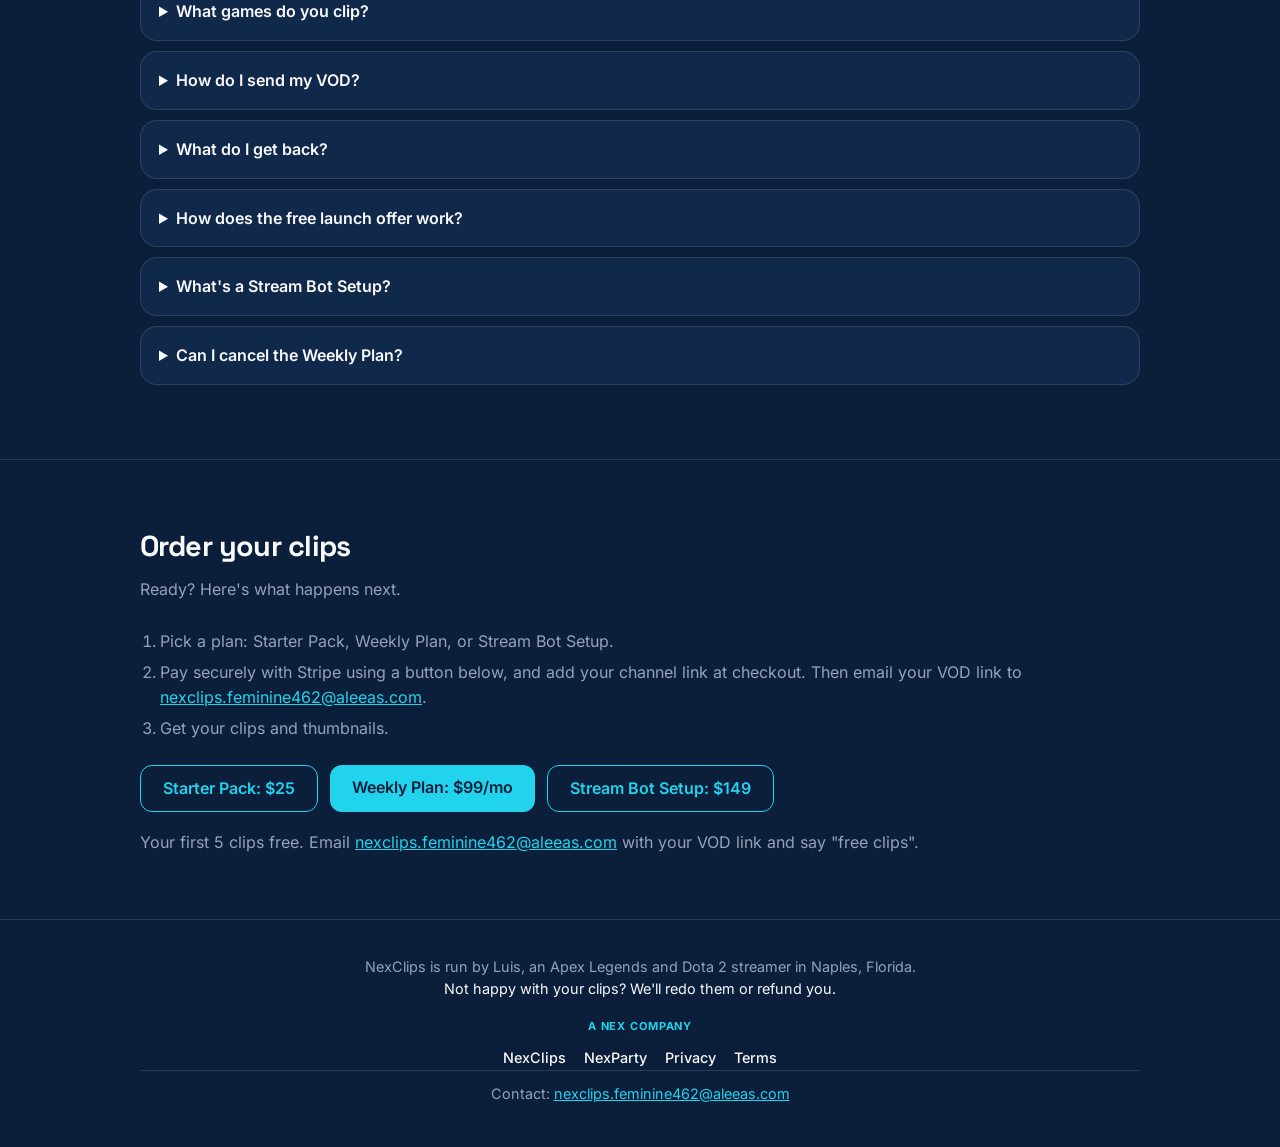
==== commit f874838f: "Add the approved favicon set, share cards, and hero art. Replace the old icons, link the brand head " ====
--- a/public/index.html
+++ b/public/index.html
@@ -4,10 +4,25 @@
 <meta charset="UTF-8">
 <meta name="viewport" content="width=device-width, initial-scale=1">
 <title>NexClips – Stream VODs into Ready-to-Post Clips</title>
-<meta name="description" content="Send your stream VOD, get vertical TikTok, Reels and Shorts clips plus thumbnails. Starter pack $25 for 10 clips.">
-<link rel="icon" href="favicon.ico" sizes="any">
-<link rel="icon" type="image/png" href="icon-512.png" sizes="512x512">
-<link rel="apple-touch-icon" href="apple-touch-icon.png">
+<meta name="description" content="Send us a link to your stream VOD. We send back ready-to-post vertical clips for TikTok, Reels and Shorts, plus thumbnails. First 5 clips free.">
+<link rel="icon" href="/favicon.ico" sizes="48x48">
+<link rel="icon" href="/favicon.svg" type="image/svg+xml">
+<link rel="apple-touch-icon" href="/apple-touch-icon-180.png">
+<link rel="manifest" href="/site.webmanifest">
+<meta name="theme-color" content="#0B1E3A">
+<!-- og:url, og:image, and twitter:image are rewritten from public/config.js siteUrl by scripts/generate-seo.mjs -->
+<meta property="og:type" content="website">
+<meta property="og:url" content="https://nexclips.onrender.com/">
+<meta property="og:title" content="NexClips: Your stream VODs, turned into clips that post themselves.">
+<meta property="og:description" content="Send us a link to your stream VOD. We send back ready-to-post vertical clips for TikTok, Reels and Shorts, plus thumbnails. First 5 clips free.">
+<meta property="og:image" content="https://nexclips.onrender.com/og-image-1200x630.png">
+<meta property="og:image:width" content="1200">
+<meta property="og:image:height" content="630">
+<meta property="og:image:alt" content="NexClips: Your stream VODs, turned into clips that post themselves. First 5 clips free.">
+<meta name="twitter:card" content="summary_large_image">
+<meta name="twitter:title" content="NexClips: Your stream VODs, turned into clips that post themselves.">
+<meta name="twitter:description" content="Ready-to-post vertical clips from your VOD. First 5 clips free.">
+<meta name="twitter:image" content="https://nexclips.onrender.com/twitter-image-1200x600.png">
 <link rel="stylesheet" href="styles.css">
 </head>
 <body>
@@ -20,12 +35,12 @@
 </div></nav>
 
 <header class="hero"><div class="wrap">
-  <p class="promo kicker">Launch offer · your first 5 clips free</p>
-  <h1>Your stream VODs,<br>turned into <b>clips that post themselves.</b></h1>
+  <p class="promo">Your first 5 clips free</p>
+  <h1>Your stream VODs, turned into <b>clips that post themselves.</b></h1>
   <p>Send us a link to your stream VOD. We send back ready-to-post vertical clips for TikTok, Reels and Shorts, plus thumbnails to go with them.</p>
   <div class="ctas">
-    <a class="btn" href="#pricing">See pricing</a>
-    <a class="btn alt" href="#how">How it works</a>
+    <a class="btn" href="#order" data-track="order-start">Order clips</a>
+    <a class="btn alt" href="#pricing">See pricing</a>
   </div>
   <div class="tags"><span>9:16 vertical</span><span>TikTok</span><span>Instagram Reels</span><span>YouTube Shorts</span><span>Thumbnails included</span></div>
 </div></header>
@@ -42,7 +57,7 @@
 
 <section id="pricing"><div class="wrap">
   <h2>Pricing</h2>
-  <p class="sub">Simple pricing, no contracts. Early clients get their first 5 clips free.</p>
+  <p class="sub">Simple pricing, no contracts. Your first 5 clips free.</p>
   <div class="grid three">
     <div class="card price">
       <h3>Starter Pack</h3>
@@ -90,7 +105,7 @@
   <details><summary>What games do you clip?</summary><p>Any game. We started with Apex Legends and Dota 2, and we also clip other shooters, MOBAs, variety and Just Chatting streams.</p></details>
   <details><summary>How do I send my VOD?</summary><p>Email a link to your stream to <a data-contact data-subject="NexClips VOD" href="mailto:nexclips.feminine462@aleeas.com">nexclips.feminine462@aleeas.com</a>: a Twitch or Kick VOD, a YouTube video (unlisted is fine), or a Google Drive or Dropbox file. Add timestamps if there are moments you want us to use.</p></details>
   <details><summary>What do I get back?</summary><p>Vertical 9:16 MP4 clips with captions, ready for TikTok, Reels and Shorts, plus a thumbnail image for each clip.</p></details>
-  <details><summary>How does the free launch offer work?</summary><p>Early clients get their first 5 clips free. In return, we ask for a short, honest testimonial we can share.</p></details>
+  <details><summary>How does the free launch offer work?</summary><p>Your first 5 clips free. In return, we ask for a short, honest testimonial we can share.</p></details>
   <details><summary>What's a Stream Bot Setup?</summary><p>A one-time, done-for-you setup of AI helpers for your stream: a go-live checklist bot, auto-clipping of your streams, and a social post maker. We set it up for you, and it's yours to keep.</p></details>
   <details><summary>Can I cancel the Weekly Plan?</summary><p>Yes. The plan is month to month and you can cancel anytime.</p></details>
 </div></section>
@@ -112,7 +127,7 @@
         <a class="btn" data-stripe data-track="order-submit" href="https://buy.stripe.com/4gM14m7VFb1Fcd26rZ3gk01">Weekly Plan: $99/mo</a>
         <a class="btn alt" data-stripe data-track="order-submit" href="https://buy.stripe.com/4gMcN47VFedR4KA2bJ3gk02">Stream Bot Setup: $149</a>
       </div>
-      <p class="sub flush">Want the 5 free clips? Email <a data-contact data-subject="NexClips free clips" href="mailto:nexclips.feminine462@aleeas.com">nexclips.feminine462@aleeas.com</a> with your VOD link and say "free clips".</p>
+      <p class="sub flush">Your first 5 clips free. Email <a data-contact data-subject="NexClips free clips" href="mailto:nexclips.feminine462@aleeas.com">nexclips.feminine462@aleeas.com</a> with your VOD link and say "free clips".</p>
     </div>
   </form>
 </section>
--- a/public/styles.css
+++ b/public/styles.css
@@ -128,8 +128,37 @@
   color: var(--cyan);
 }
 
-.hero { padding: 72px 0 56px; }
-.hero p { color: var(--muted); font-size: 1.1rem; margin: 18px 0 26px; max-width: 560px; }
+.hero {
+  display: flex;
+  align-items: center;
+  min-height: 800px;
+  padding: 56px 0;
+  background-color: #0B1E3A;
+  background-image: url("/media/hero-desktop-2880x1600.png");
+  background-image: image-set(
+    url("/media/hero-desktop-2880x1600.webp") type("image/webp"),
+    url("/media/hero-desktop-2880x1600.png") type("image/png")
+  );
+  background-repeat: no-repeat;
+  background-position: right center;
+  /* Width-fit keeps the navy text column on the left 46% at every desktop
+     width. At 1440x800 this matches cover. */
+  background-size: 100% auto;
+}
+.hero .wrap {
+  width: 46%;
+  max-width: 46%;
+  margin-left: 0;
+  margin-right: auto;
+  padding-left: clamp(20px, 8.33vw, 120px);
+  padding-right: 28px;
+}
+.hero h1 {
+  font-size: clamp(2.4rem, 3.6vw, 3.5rem);
+  line-height: 1.05;
+  letter-spacing: -0.03em;
+}
+.hero p { color: var(--muted); font-size: 1.1rem; margin: 18px 0 26px; max-width: 36rem; }
 .hero .ctas, .order .ctas { display: flex; flex-wrap: wrap; gap: 12px; }
 .promo {
   display: inline-block;
@@ -137,6 +166,11 @@
   padding: 6px 12px;
   border-radius: 999px;
   border: 1px solid var(--line);
+  text-transform: none;
+  letter-spacing: 0;
+  font-size: 0.95rem;
+  font-weight: 600;
+  color: var(--text);
 }
 .tags { margin-top: 22px; display: flex; flex-wrap: wrap; gap: 8px; }
 .tags span {
@@ -261,6 +295,33 @@
   .vclips { display: grid; grid-template-columns: repeat(3, 1fr); overflow: visible; }
   .vclip { flex: none; }
 }
+@media (max-width: 640px) {
+  .hero {
+    align-items: flex-start;
+    min-height: 600px;
+    /* Bottom padding tracks the art band (about 27.7% of the mobile image,
+       and the image is 1200/780 of the viewport width) so the text stack
+       stays on the navy above the art. A taller headline grows the hero
+       instead of covering the clips. */
+    padding: 28px 0 calc(43% + 36px);
+    background-image: url("/media/hero-mobile-780x1200.png");
+    background-image: image-set(
+      url("/media/hero-mobile-780x1200.webp") type("image/webp"),
+      url("/media/hero-mobile-780x1200.png") type("image/png")
+    );
+    background-position: center bottom;
+    background-size: 100% auto;
+  }
+  .hero .wrap {
+    width: 100%;
+    max-width: 100%;
+    margin: 0;
+    padding-left: 20px;
+    padding-right: 20px;
+  }
+  .hero h1 { font-size: 2.25rem; }
+  .hero p { font-size: 1rem; margin: 14px 0 20px; }
+}
 @media (prefers-reduced-motion: reduce) {
   html { scroll-behavior: auto; }
 }
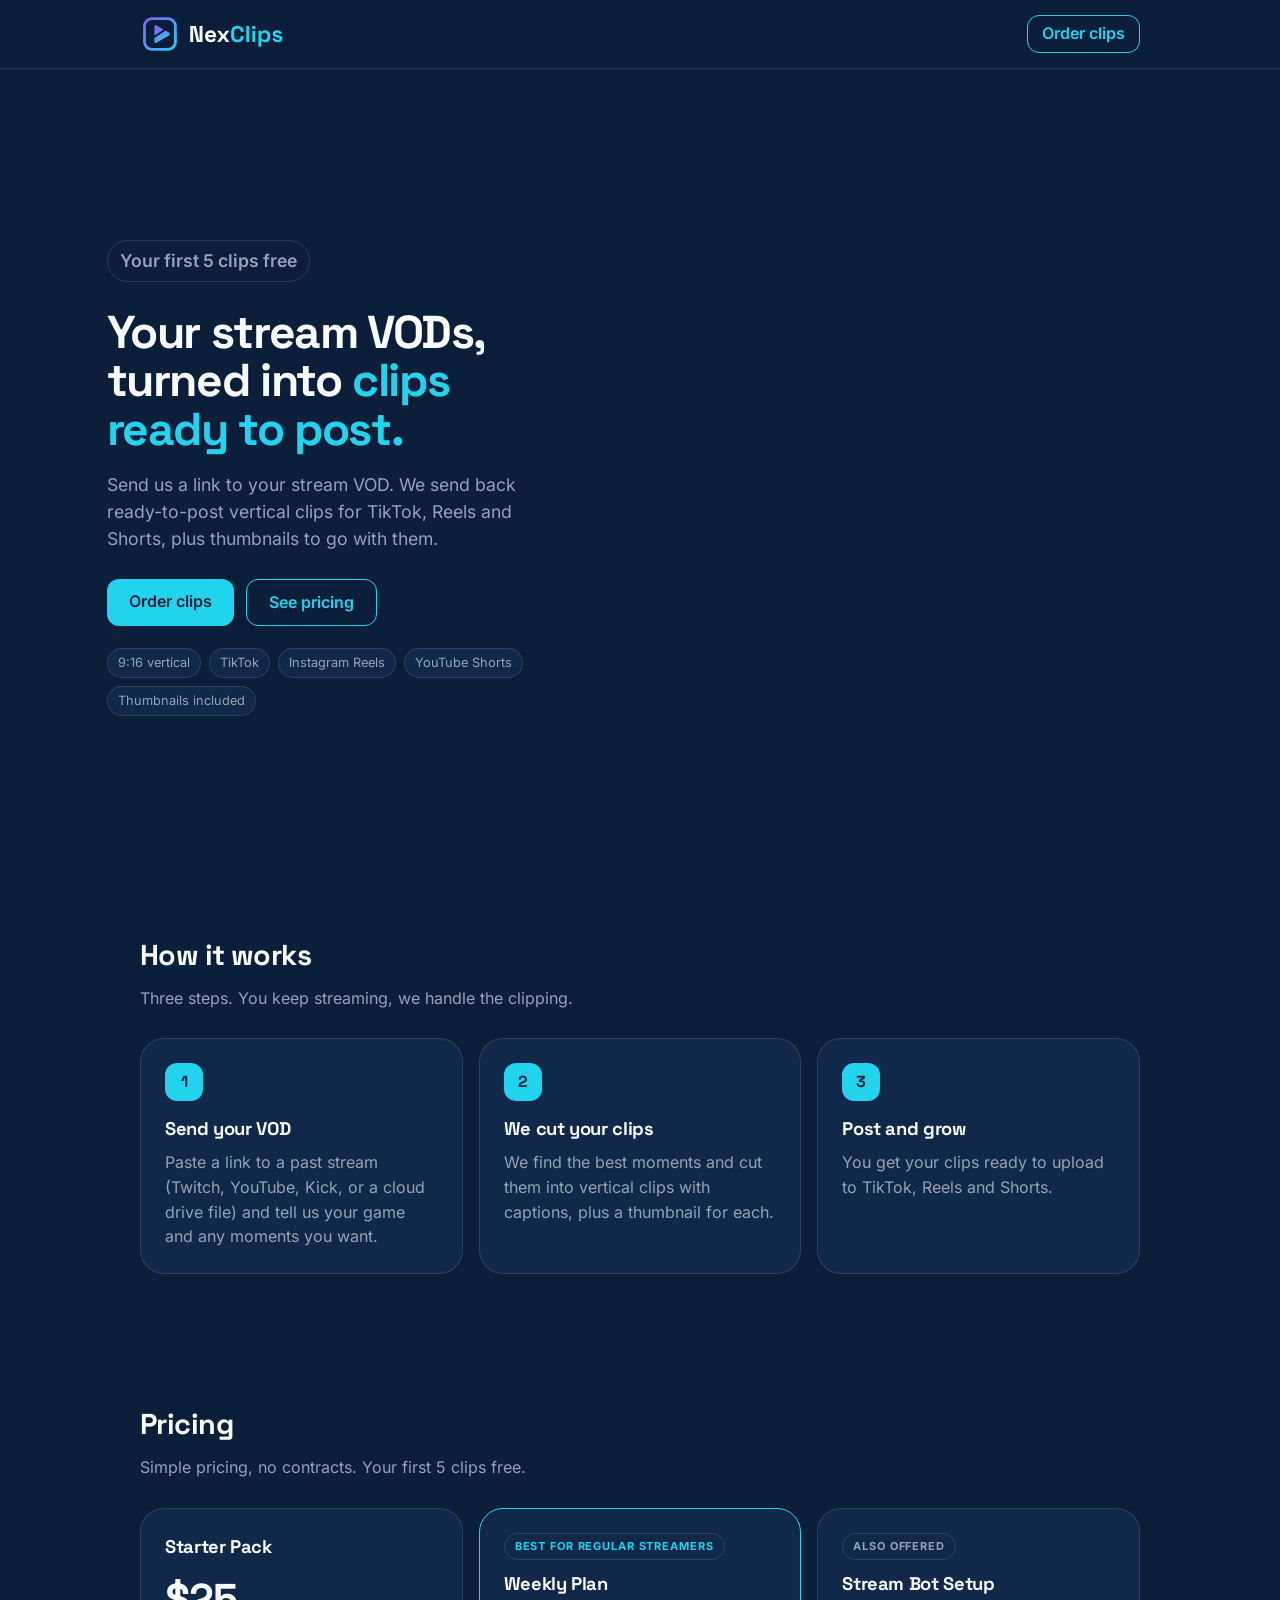
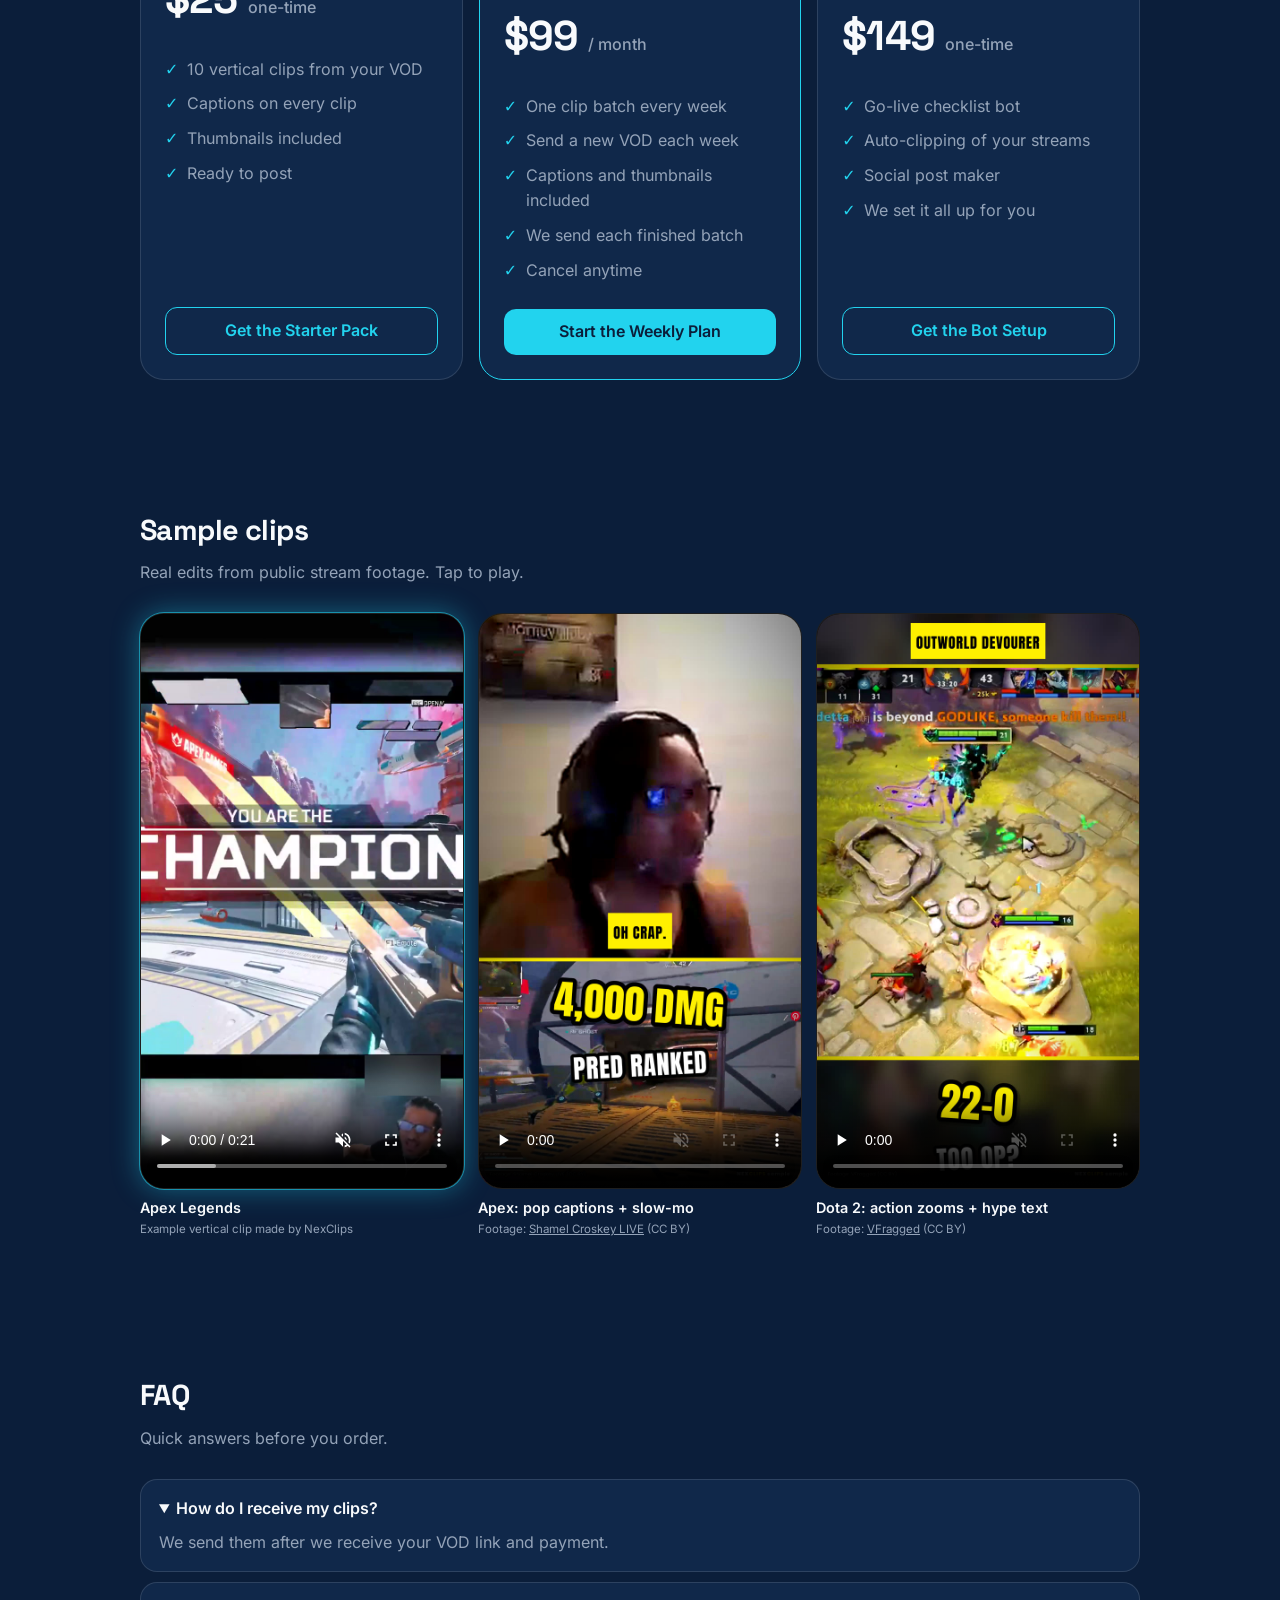
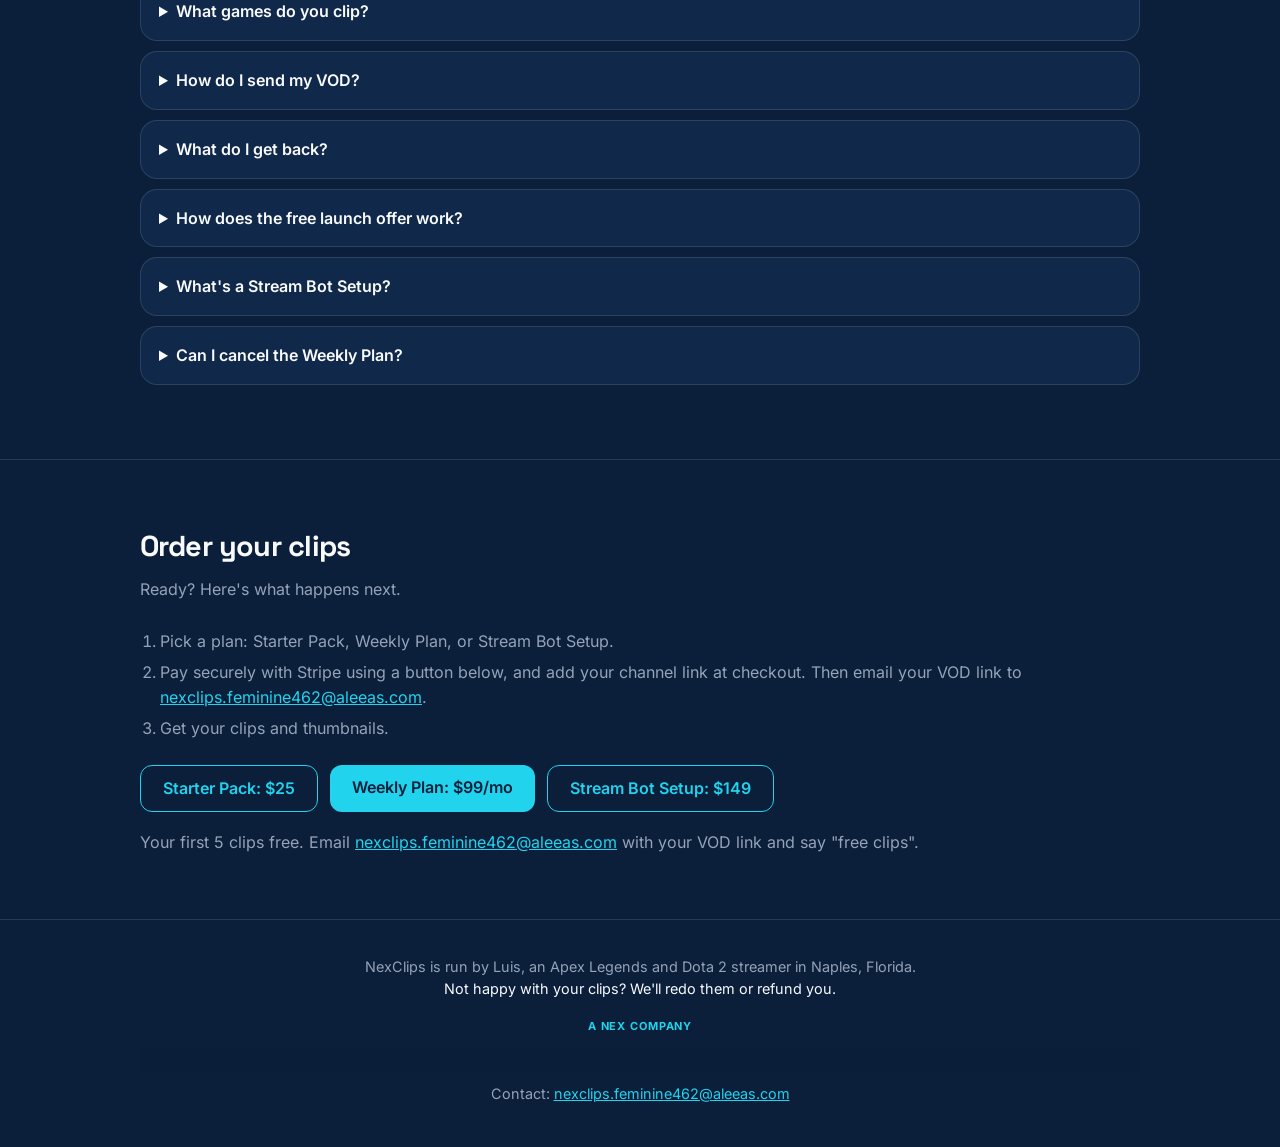
==== commit ab9b9051: "Use the approved headline, clips ready to post. Replace the rejected "clips that post themselves" li" ====
--- a/public/index.html
+++ b/public/index.html
@@ -13,14 +13,14 @@
 <!-- og:url, og:image, and twitter:image are rewritten from public/config.js siteUrl by scripts/generate-seo.mjs -->
 <meta property="og:type" content="website">
 <meta property="og:url" content="https://nexclips.onrender.com/">
-<meta property="og:title" content="NexClips: Your stream VODs, turned into clips that post themselves.">
+<meta property="og:title" content="NexClips: Your stream VODs, turned into clips ready to post.">
 <meta property="og:description" content="Send us a link to your stream VOD. We send back ready-to-post vertical clips for TikTok, Reels and Shorts, plus thumbnails. First 5 clips free.">
 <meta property="og:image" content="https://nexclips.onrender.com/og-image-1200x630.png">
 <meta property="og:image:width" content="1200">
 <meta property="og:image:height" content="630">
-<meta property="og:image:alt" content="NexClips: Your stream VODs, turned into clips that post themselves. First 5 clips free.">
+<meta property="og:image:alt" content="NexClips: Your stream VODs, turned into clips ready to post. First 5 clips free.">
 <meta name="twitter:card" content="summary_large_image">
-<meta name="twitter:title" content="NexClips: Your stream VODs, turned into clips that post themselves.">
+<meta name="twitter:title" content="NexClips: Your stream VODs, turned into clips ready to post.">
 <meta name="twitter:description" content="Ready-to-post vertical clips from your VOD. First 5 clips free.">
 <meta name="twitter:image" content="https://nexclips.onrender.com/twitter-image-1200x600.png">
 <link rel="stylesheet" href="styles.css">
@@ -36,7 +36,7 @@
 
 <header class="hero"><div class="wrap">
   <p class="promo">Your first 5 clips free</p>
-  <h1>Your stream VODs, turned into <b>clips that post themselves.</b></h1>
+  <h1>Your stream VODs, turned into <b>clips ready to post.</b></h1>
   <p>Send us a link to your stream VOD. We send back ready-to-post vertical clips for TikTok, Reels and Shorts, plus thumbnails to go with them.</p>
   <div class="ctas">
     <a class="btn" href="#order" data-track="order-start">Order clips</a>
